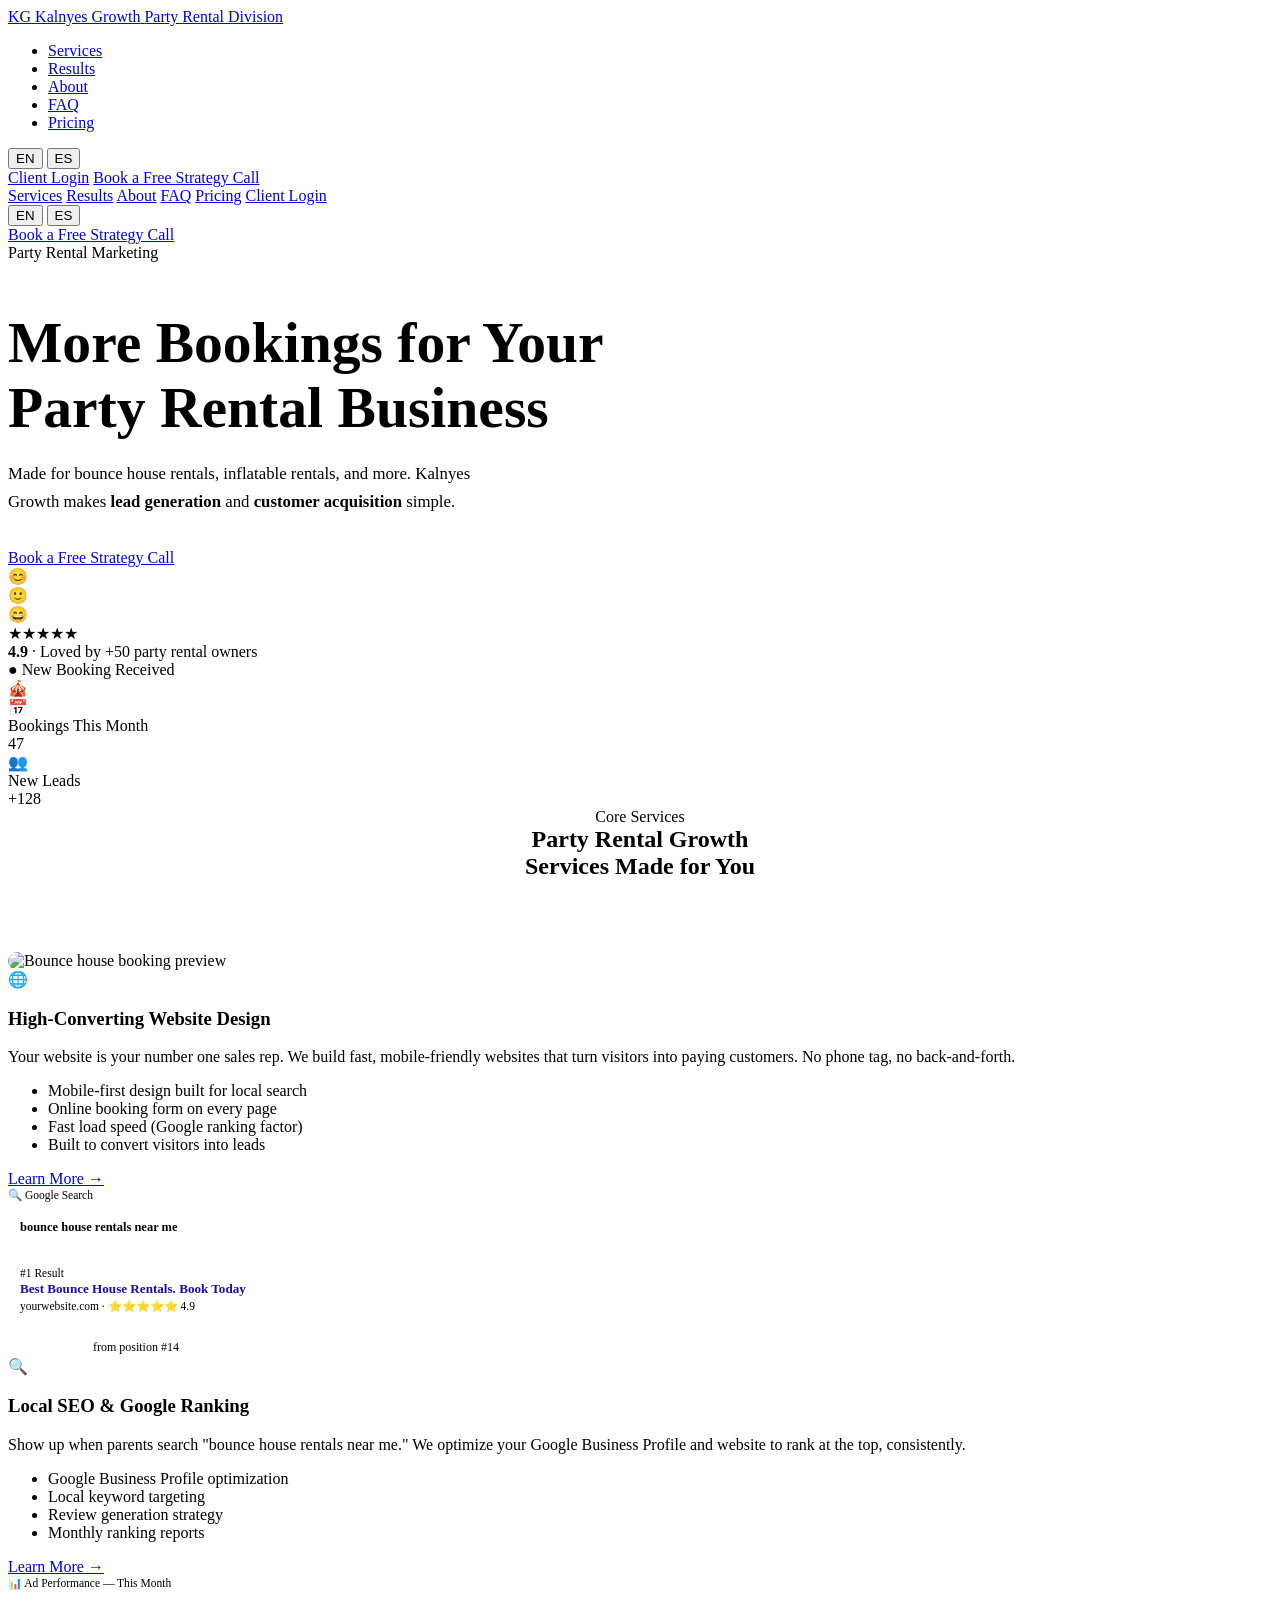
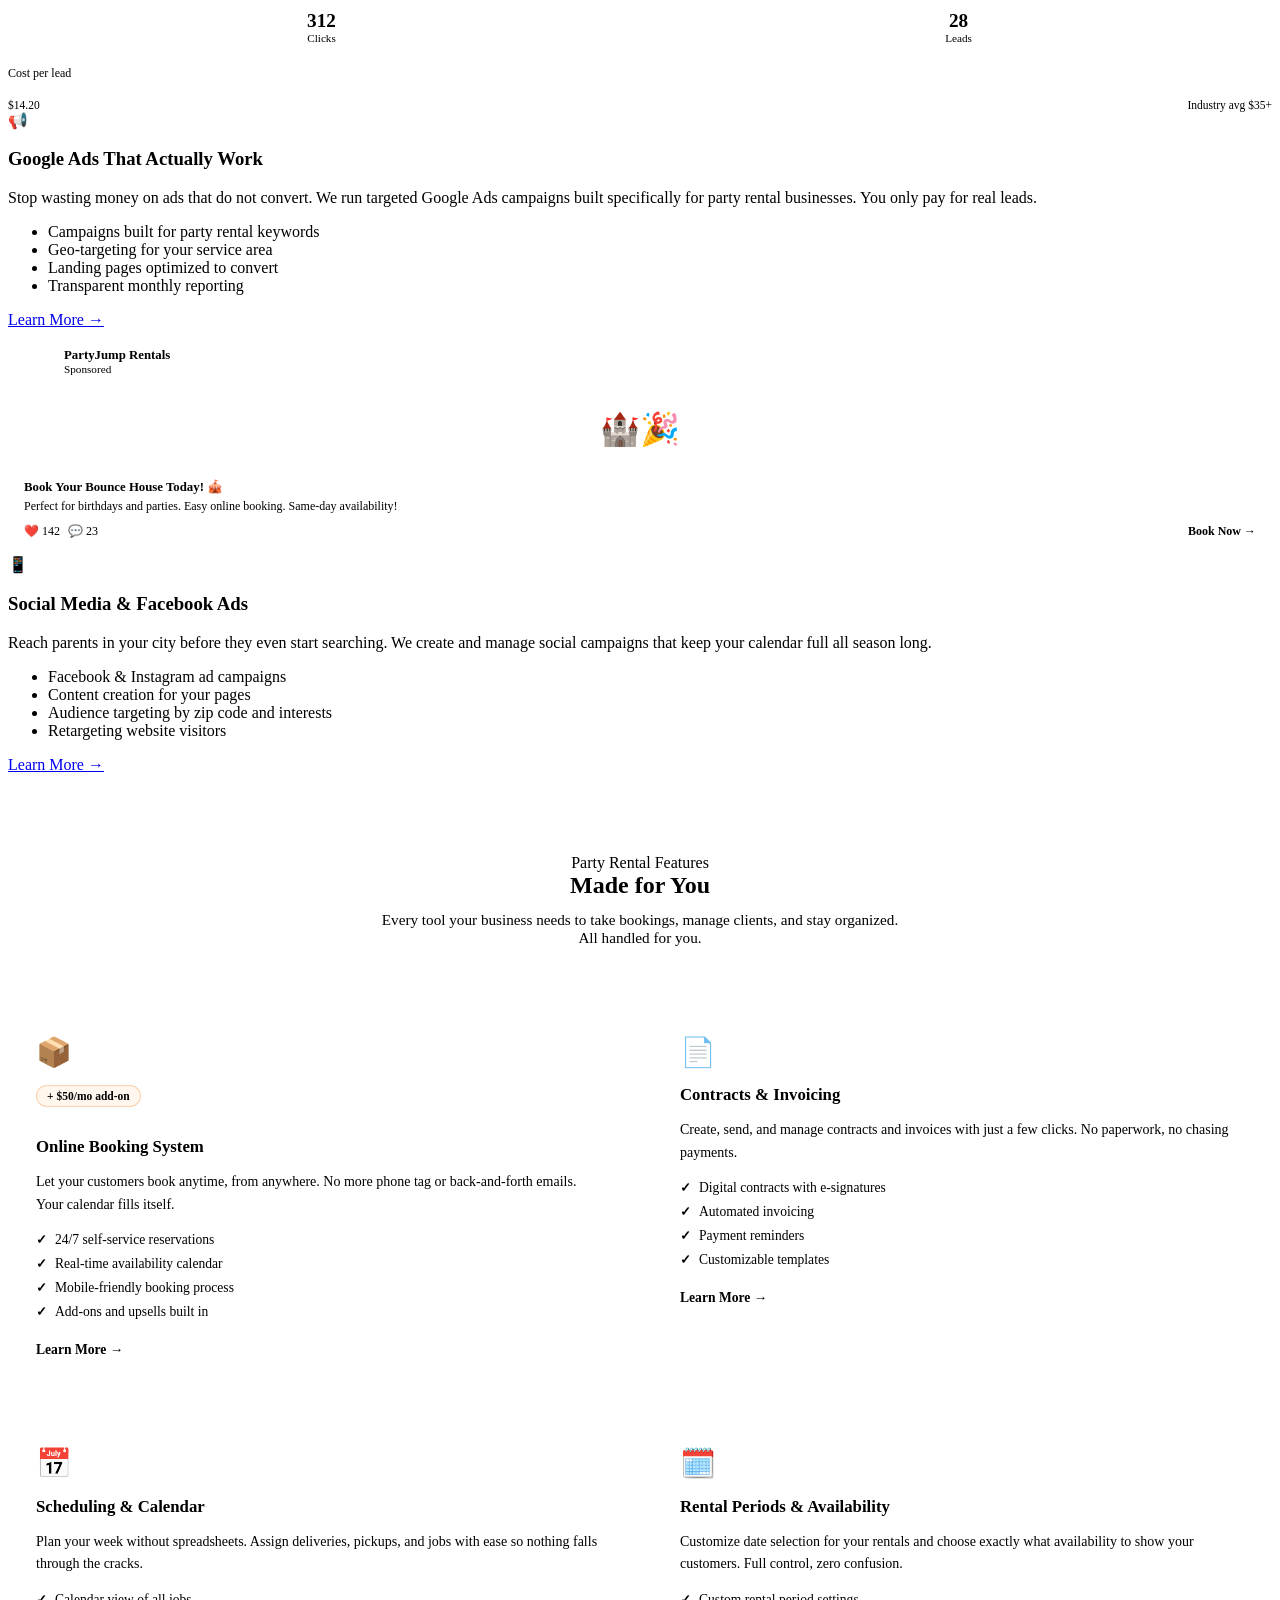
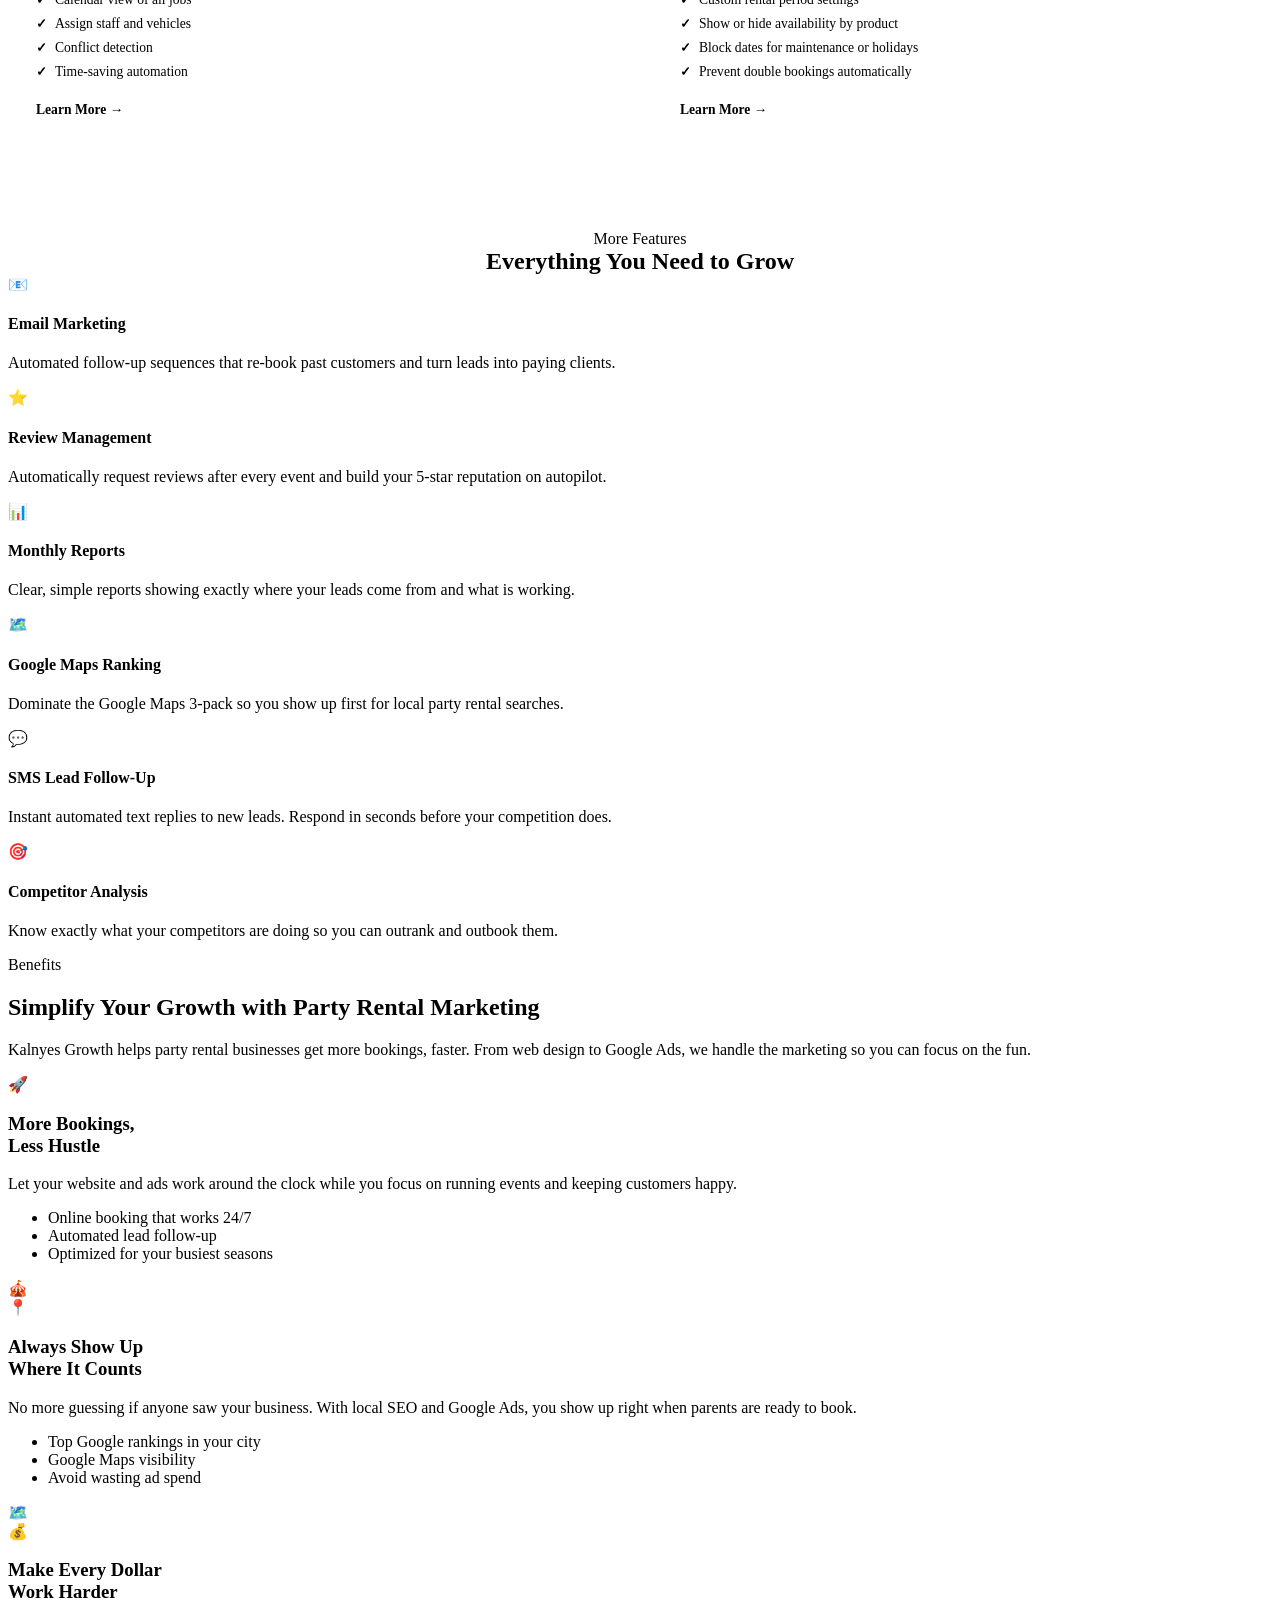
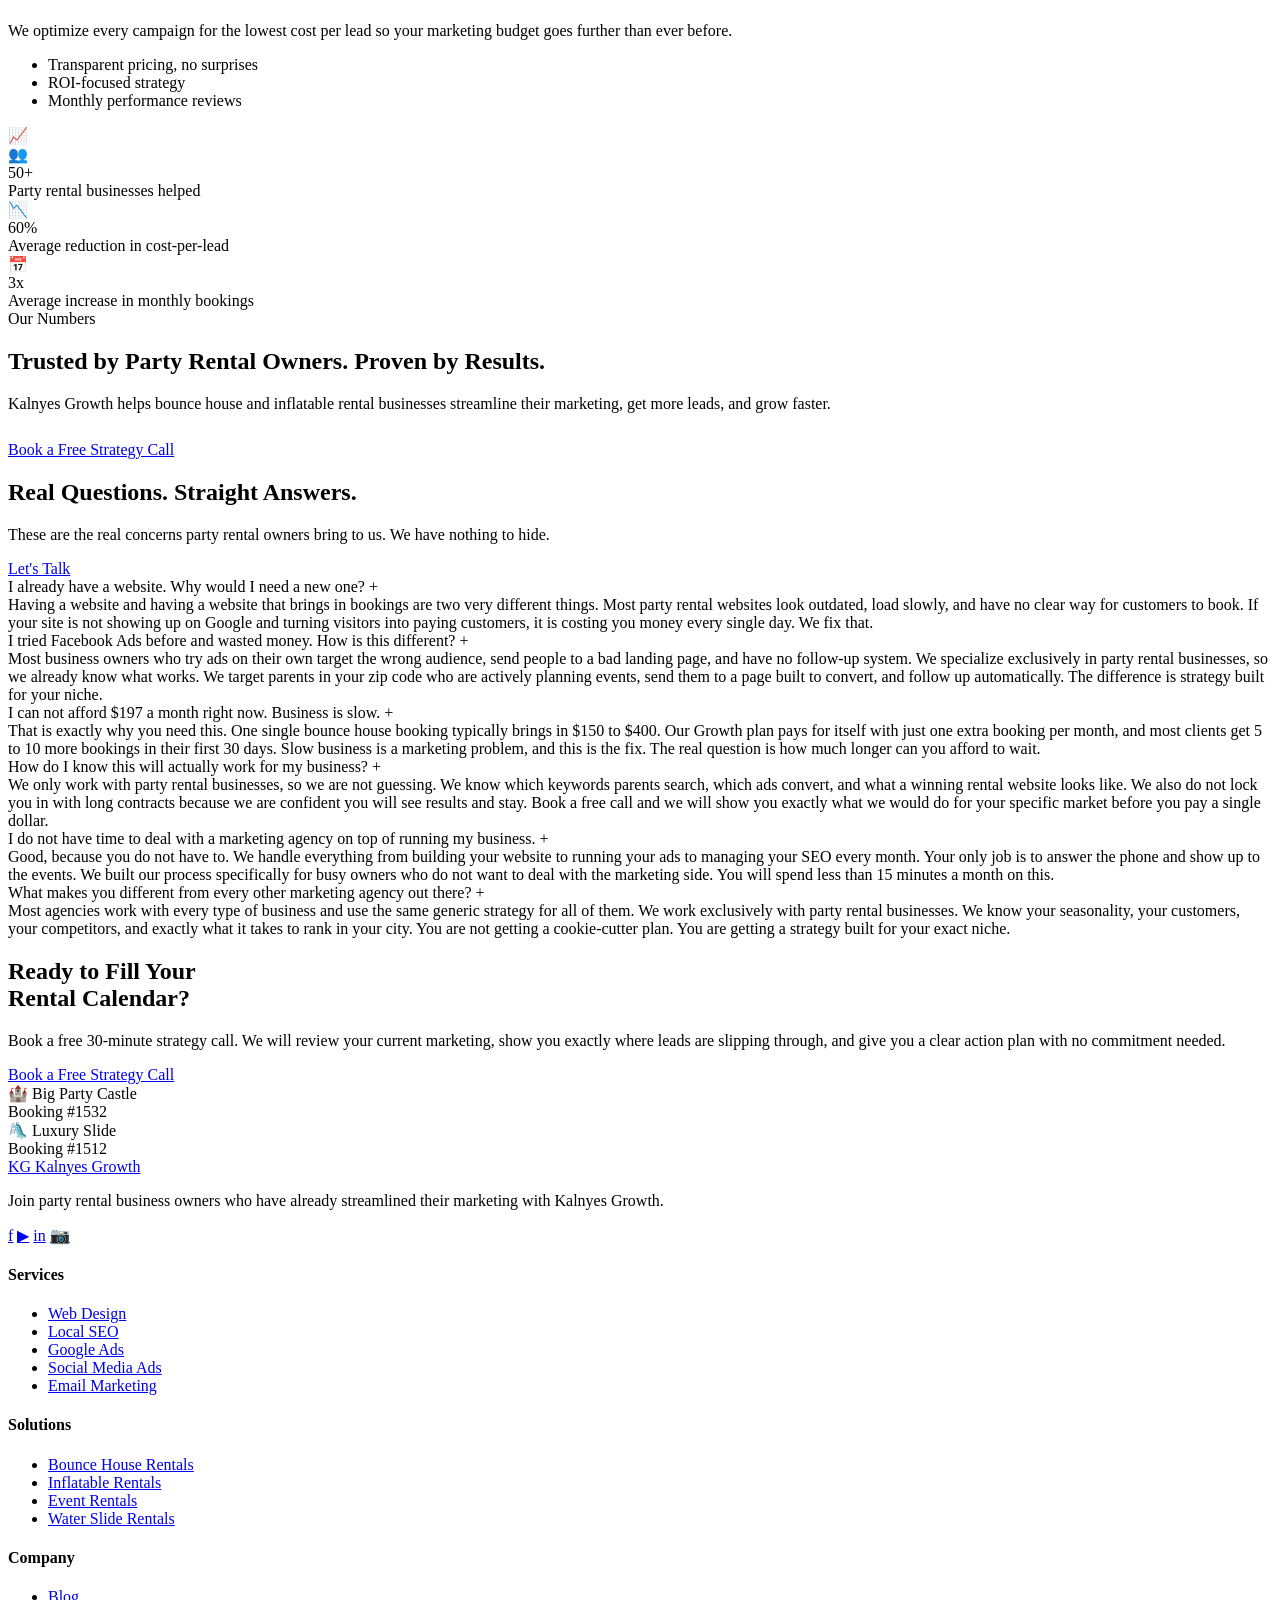
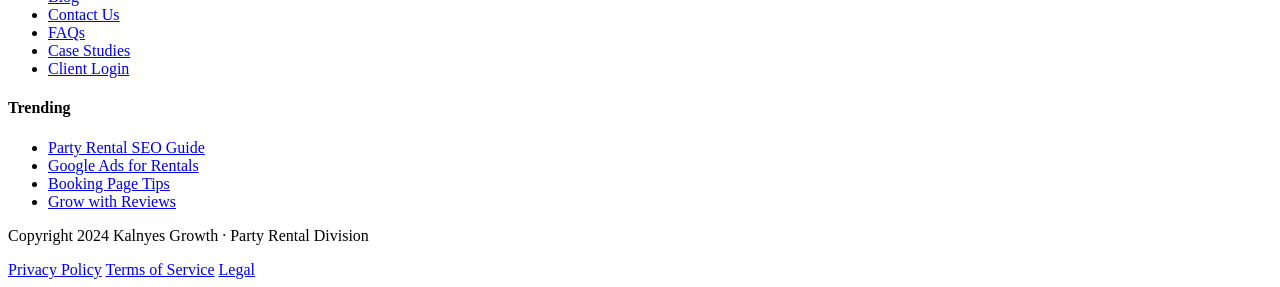
==== index.html @ dce1811c "Add files via upload" ====
<!DOCTYPE html>
<html lang="en">
<head>
  <meta charset="UTF-8" />
  <meta name="viewport" content="width=device-width, initial-scale=1.0" />
  <title>Party Rental Marketing | Kalnyes Growth</title>
  <meta name="description" content="Kalnyes Growth helps party rental businesses get more bookings with proven web design, SEO, and Google Ads strategies." />
  <link rel="stylesheet" href="css/styles.css" />
  <style>
    /* Feature cards section */
    .features-section { padding: 80px 0; background: var(--white); }
    .features-grid {
      display: grid;
      grid-template-columns: repeat(2, 1fr);
      gap: 24px;
      margin-top: 56px;
    }
    .feature-card {
      border: 1.5px solid var(--gray-200);
      border-radius: 20px;
      padding: 32px 28px;
      transition: box-shadow 0.2s, border-color 0.2s;
    }
    .feature-card:hover { box-shadow: 0 8px 32px rgba(0,0,0,0.08); border-color: var(--gray-300); }
    .feature-card-icon { font-size: 1.8rem; margin-bottom: 16px; }
    .feature-card h3 { font-size: 1.05rem; font-weight: 700; margin-bottom: 10px; color: var(--dark); }
    .feature-card p { font-size: 0.875rem; color: var(--gray-500); line-height: 1.6; margin-bottom: 16px; }
    .feature-card ul { list-style: none; padding: 0; margin: 0 0 20px; display: flex; flex-direction: column; gap: 8px; }
    .feature-card ul li { font-size: 0.85rem; color: var(--gray-700); display: flex; align-items: center; gap: 8px; }
    .feature-card ul li::before { content: '✓'; color: var(--orange); font-weight: 700; font-size: 0.8rem; }
    .feature-card-link { font-size: 0.85rem; font-weight: 700; color: var(--orange); text-decoration: none; }
    .feature-card-link:hover { text-decoration: underline; }
    .booking-badge {
      display: inline-flex;
      align-items: center;
      gap: 6px;
      background: #FFF7ED;
      border: 1px solid rgba(249,115,22,0.3);
      color: var(--orange);
      font-size: 0.72rem;
      font-weight: 700;
      padding: 4px 10px;
      border-radius: 20px;
      margin-bottom: 14px;
    }
    @media (max-width: 768px) {
      .features-grid { grid-template-columns: 1fr; }
    }
  </style>
</head>
<body>

<!-- ===== NAVBAR ===== -->
<nav class="navbar">
  <div class="nav-inner">
    <a href="#" class="nav-logo">
      <span class="nav-logo-badge">KG</span>
      <span>
        <span class="nav-logo-text">Kalnyes Growth</span>
        <span class="nav-logo-sub" data-i18n="nav-sub">Party Rental Division</span>
      </span>
    </a>
    <ul class="nav-links">
      <li><a href="#services" class="active" data-i18n="nav-services">Services</a></li>
      <li><a href="#results" data-i18n="nav-results">Results</a></li>
      <li><a href="#about" data-i18n="nav-about">About</a></li>
      <li><a href="#faq" data-i18n="nav-faq">FAQ</a></li>
      <li><a href="pricing.html" data-i18n="nav-pricing">Pricing</a></li>
    </ul>
    <div class="nav-actions">
      <div class="lang-toggle">
        <button class="lang-btn active" data-lang="en" onclick="setLang('en')">EN</button>
        <button class="lang-btn" data-lang="es" onclick="setLang('es')">ES</button>
      </div>
      <a href="portal.html" class="nav-login" data-i18n="nav-login">Client Login</a>
      <a href="https://calendly.com/kalnyesgrowth/boost-your-business" target="_blank" rel="noopener" class="btn btn-orange" data-i18n="nav-cta">Book a Free Strategy Call</a>
    </div>
    <div class="nav-hamburger"><span></span><span></span><span></span></div>
  </div>
</nav>

<!-- MOBILE MENU -->
<div class="mobile-menu">
  <a href="#services" data-i18n="nav-services">Services</a>
  <a href="#results" data-i18n="nav-results">Results</a>
  <a href="#about" data-i18n="nav-about">About</a>
  <a href="#faq" data-i18n="nav-faq">FAQ</a>
  <a href="pricing.html" data-i18n="nav-pricing">Pricing</a>
  <a href="portal.html" data-i18n="nav-login">Client Login</a>
  <div class="lang-toggle">
    <button class="lang-btn active" data-lang="en" onclick="setLang('en')">EN</button>
    <button class="lang-btn" data-lang="es" onclick="setLang('es')">ES</button>
  </div>
  <a href="https://calendly.com/kalnyesgrowth/boost-your-business" target="_blank" rel="noopener" class="btn btn-orange" data-i18n="nav-cta">Book a Free Strategy Call</a>
</div>

<!-- ===== HERO ===== -->
<section class="hero">
  <div class="container">
    <div class="hero-grid">
      <div class="hero-left">
        <div class="tag" data-i18n="hero-tag">Party Rental Marketing</div>
        <h1 class="section-heading" style="font-size:clamp(2.4rem,5vw,3.6rem);margin-bottom:20px;" data-i18n-html="hero-h1">
          More Bookings for Your<br>Party Rental Business
        </h1>
        <p style="font-size:1.05rem;color:var(--gray-500);line-height:1.7;max-width:480px;" data-i18n-html="hero-p">
          Made for bounce house rentals, inflatable rentals, and more.
          Kalnyes Growth makes <em style="font-style:normal;font-weight:600;color:var(--dark);">lead generation</em> and
          <em style="font-style:normal;font-weight:600;color:var(--dark);">customer acquisition</em> simple.
        </p>
        <div style="display:flex;gap:12px;margin-top:32px;flex-wrap:wrap;">
          <a href="https://calendly.com/kalnyesgrowth/boost-your-business" target="_blank" rel="noopener" class="btn btn-orange btn-lg" data-i18n="nav-cta">Book a Free Strategy Call</a>
        </div>
        <div class="hero-stars">
          <div class="hero-avatars">
            <div class="hero-avatar">😊</div>
            <div class="hero-avatar">🙂</div>
            <div class="hero-avatar">😄</div>
          </div>
          <div>
            <div class="star-icons">★★★★★</div>
            <div class="stars-text"><strong>4.9</strong> · <span data-i18n="hero-stars">Loved by +50 party rental owners</span></div>
          </div>
        </div>
      </div>

      <div class="hero-right">
        <div class="hero-mockup">
          <div class="stat-pill" data-i18n="hero-pill">● New Booking Received</div>
          <div class="hero-img-placeholder">🎪</div>
          <div class="stat-card card-top">
            <div class="stat-card-icon">📅</div>
            <div>
              <div class="stat-card-label" data-i18n="hero-stat1">Bookings This Month</div>
              <div class="stat-card-value">47</div>
            </div>
          </div>
          <div class="stat-card card-mid">
            <div class="stat-card-icon">👥</div>
            <div>
              <div class="stat-card-label" data-i18n="hero-stat2">New Leads</div>
              <div class="stat-card-value">+128</div>
            </div>
          </div>
        </div>
      </div>
    </div>
  </div>
</section>

<!-- ===== CORE SERVICES ===== -->
<section class="section" id="services" style="background:var(--white);">
  <div class="container">
    <div style="text-align:center;margin-bottom:72px;">
      <div class="tag" style="justify-content:center;" data-i18n="services-tag">Core Services</div>
      <h2 class="section-heading" style="max-width:520px;margin:0 auto 16px;" data-i18n-html="services-h2">
        Party Rental Growth<br>Services Made for You
      </h2>
    </div>

    <!-- Service 1: Web Design -->
    <div class="feature-section">
      <div class="feature-row">
        <div class="feature-visual">
          <img src="images/booking-preview.png" alt="Bounce house booking preview" style="width:100%;max-width:480px;border-radius:16px;display:block;" />
        </div>
        <div>
          <div class="feature-icon">🌐</div>
          <h3 class="feature-title" data-i18n="s1-title">High-Converting Website Design</h3>
          <p class="feature-desc" data-i18n="s1-desc">Your website is your number one sales rep. We build fast, mobile-friendly websites that turn visitors into paying customers. No phone tag, no back-and-forth.</p>
          <ul class="check-list">
            <li data-i18n="s1-f1">Mobile-first design built for local search</li>
            <li data-i18n="s1-f2">Online booking form on every page</li>
            <li data-i18n="s1-f3">Fast load speed (Google ranking factor)</li>
            <li data-i18n="s1-f4">Built to convert visitors into leads</li>
          </ul>
          <a href="https://calendly.com/kalnyesgrowth/boost-your-business" target="_blank" rel="noopener" class="learn-more-btn" data-i18n="learn-more">Learn More →</a>
        </div>
      </div>
    </div>

    <!-- Service 2: SEO -->
    <div class="feature-section">
      <div class="feature-row reverse">
        <div class="feature-visual">
          <div class="mock-card">
            <div style="font-size:0.72rem;color:var(--gray-400);margin-bottom:8px;">🔍 Google Search</div>
            <div style="background:var(--gray-50);border-radius:8px;padding:10px 12px;margin-bottom:10px;">
              <div style="font-size:0.78rem;font-weight:600;" data-i18n="s2-search">bounce house rentals near me</div>
            </div>
            <div style="border:1px solid var(--gray-200);border-radius:8px;padding:12px;margin-bottom:8px;">
              <div style="font-size:0.72rem;color:var(--gray-400);" data-i18n="s2-rank">#1 Result</div>
              <div style="font-size:0.82rem;font-weight:600;color:#1a0dab;margin:2px 0;" data-i18n="s2-link">Best Bounce House Rentals. Book Today</div>
              <div style="font-size:0.72rem;color:var(--gray-500);">yourwebsite.com · ⭐⭐⭐⭐⭐ 4.9</div>
            </div>
            <div style="display:flex;align-items:center;gap:8px;margin-top:12px;">
              <div style="background:var(--orange);border-radius:4px;padding:4px 8px;font-size:0.7rem;color:white;font-weight:600;" data-i18n="s2-pos">↑ Position #1</div>
              <div style="font-size:0.75rem;color:var(--gray-400);" data-i18n="s2-from">from position #14</div>
            </div>
          </div>
        </div>
        <div>
          <div class="feature-icon">🔍</div>
          <h3 class="feature-title" data-i18n="s2-title">Local SEO & Google Ranking</h3>
          <p class="feature-desc" data-i18n="s2-desc">Show up when parents search "bounce house rentals near me." We optimize your Google Business Profile and website to rank at the top, consistently.</p>
          <ul class="check-list">
            <li data-i18n="s2-f1">Google Business Profile optimization</li>
            <li data-i18n="s2-f2">Local keyword targeting</li>
            <li data-i18n="s2-f3">Review generation strategy</li>
            <li data-i18n="s2-f4">Monthly ranking reports</li>
          </ul>
          <a href="https://calendly.com/kalnyesgrowth/boost-your-business" target="_blank" rel="noopener" class="learn-more-btn" data-i18n="learn-more">Learn More →</a>
        </div>
      </div>
    </div>

    <!-- Service 3: Google Ads -->
    <div class="feature-section">
      <div class="feature-row">
        <div class="feature-visual">
          <div class="mock-card">
            <div style="font-size:0.72rem;color:var(--gray-400);margin-bottom:10px;" data-i18n="s3-mock-title">📊 Ad Performance — This Month</div>
            <div style="display:grid;grid-template-columns:1fr 1fr;gap:10px;margin-bottom:12px;">
              <div style="background:var(--orange-bg);border-radius:8px;padding:10px;text-align:center;">
                <div style="font-size:1.2rem;font-weight:800;color:var(--orange);">312</div>
                <div style="font-size:0.7rem;color:var(--gray-500);" data-i18n="s3-clicks">Clicks</div>
              </div>
              <div style="background:var(--orange-bg);border-radius:8px;padding:10px;text-align:center;">
                <div style="font-size:1.2rem;font-weight:800;color:var(--orange);">28</div>
                <div style="font-size:0.7rem;color:var(--gray-500);" data-i18n="s3-leads">Leads</div>
              </div>
            </div>
            <div style="font-size:0.75rem;color:var(--gray-500);margin-bottom:6px;" data-i18n="s3-cpl">Cost per lead</div>
            <div style="background:var(--gray-100);border-radius:6px;height:8px;"><div style="width:40%;height:100%;background:var(--orange);border-radius:6px;"></div></div>
            <div style="display:flex;justify-content:space-between;font-size:0.72rem;color:var(--gray-400);margin-top:4px;"><span>$14.20</span><span data-i18n="s3-avg">Industry avg $35+</span></div>
          </div>
        </div>
        <div>
          <div class="feature-icon">📢</div>
          <h3 class="feature-title" data-i18n="s3-title">Google Ads That Actually Work</h3>
          <p class="feature-desc" data-i18n="s3-desc">Stop wasting money on ads that do not convert. We run targeted Google Ads campaigns built specifically for party rental businesses. You only pay for real leads.</p>
          <ul class="check-list">
            <li data-i18n="s3-f1">Campaigns built for party rental keywords</li>
            <li data-i18n="s3-f2">Geo-targeting for your service area</li>
            <li data-i18n="s3-f3">Landing pages optimized to convert</li>
            <li data-i18n="s3-f4">Transparent monthly reporting</li>
          </ul>
          <a href="https://calendly.com/kalnyesgrowth/boost-your-business" target="_blank" rel="noopener" class="learn-more-btn" data-i18n="learn-more">Learn More →</a>
        </div>
      </div>
    </div>

    <!-- Service 4: Social Media -->
    <div class="feature-section">
      <div class="feature-row reverse">
        <div class="feature-visual">
          <div class="mock-card" style="padding:16px;">
            <div style="display:flex;align-items:center;gap:8px;margin-bottom:12px;">
              <div style="width:32px;height:32px;background:var(--orange);border-radius:50%;display:flex;align-items:center;justify-content:center;color:white;font-size:0.8rem;font-weight:700;">KG</div>
              <div>
                <div style="font-size:0.8rem;font-weight:600;">PartyJump Rentals</div>
                <div style="font-size:0.7rem;color:var(--gray-400);" data-i18n="s4-sponsored">Sponsored</div>
              </div>
            </div>
            <div style="background:var(--orange-bg);border-radius:8px;height:80px;display:flex;align-items:center;justify-content:center;font-size:2rem;margin-bottom:10px;">🏰🎉</div>
            <div style="font-size:0.8rem;font-weight:600;margin-bottom:4px;" data-i18n="s4-post-title">Book Your Bounce House Today! 🎪</div>
            <div style="font-size:0.75rem;color:var(--gray-500);margin-bottom:10px;" data-i18n="s4-post-desc">Perfect for birthdays and parties. Easy online booking. Same-day availability!</div>
            <div style="display:flex;gap:8px;">
              <div style="font-size:0.75rem;color:var(--gray-400);">❤️ 142</div>
              <div style="font-size:0.75rem;color:var(--gray-400);">💬 23</div>
              <div style="font-size:0.75rem;color:var(--orange);font-weight:600;margin-left:auto;" data-i18n="s4-book">Book Now →</div>
            </div>
          </div>
        </div>
        <div>
          <div class="feature-icon">📱</div>
          <h3 class="feature-title" data-i18n="s4-title">Social Media & Facebook Ads</h3>
          <p class="feature-desc" data-i18n="s4-desc">Reach parents in your city before they even start searching. We create and manage social campaigns that keep your calendar full all season long.</p>
          <ul class="check-list">
            <li data-i18n="s4-f1">Facebook & Instagram ad campaigns</li>
            <li data-i18n="s4-f2">Content creation for your pages</li>
            <li data-i18n="s4-f3">Audience targeting by zip code and interests</li>
            <li data-i18n="s4-f4">Retargeting website visitors</li>
          </ul>
          <a href="https://calendly.com/kalnyesgrowth/boost-your-business" target="_blank" rel="noopener" class="learn-more-btn" data-i18n="learn-more">Learn More →</a>
        </div>
      </div>
    </div>
  </div>
</section>

<!-- ===== PARTY RENTAL FEATURES ===== -->
<section class="features-section" id="about">
  <div class="container">
    <div style="text-align:center;">
      <div class="tag" style="justify-content:center;" data-i18n="feat-tag">Party Rental Features</div>
      <h2 class="section-heading" style="max-width:480px;margin:0 auto 12px;" data-i18n="feat-h2">Made for You</h2>
      <p style="font-size:0.95rem;color:var(--gray-500);max-width:520px;margin:0 auto;" data-i18n="feat-sub">Every tool your business needs to take bookings, manage clients, and stay organized. All handled for you.</p>
    </div>

    <div class="features-grid">

      <div class="feature-card">
        <div class="feature-card-icon">📦</div>
        <div class="booking-badge" data-i18n="feat-addon">+ $50/mo add-on</div>
        <h3 data-i18n="feat1-title">Online Booking System</h3>
        <p data-i18n="feat1-desc">Let your customers book anytime, from anywhere. No more phone tag or back-and-forth emails. Your calendar fills itself.</p>
        <ul>
          <li data-i18n="feat1-f1">24/7 self-service reservations</li>
          <li data-i18n="feat1-f2">Real-time availability calendar</li>
          <li data-i18n="feat1-f3">Mobile-friendly booking process</li>
          <li data-i18n="feat1-f4">Add-ons and upsells built in</li>
        </ul>
        <a href="https://calendly.com/kalnyesgrowth/boost-your-business" target="_blank" rel="noopener" class="feature-card-link" data-i18n="feat-learn">Learn More →</a>
      </div>

      <div class="feature-card">
        <div class="feature-card-icon">📄</div>
        <h3 data-i18n="feat2-title">Contracts & Invoicing</h3>
        <p data-i18n="feat2-desc">Create, send, and manage contracts and invoices with just a few clicks. No paperwork, no chasing payments.</p>
        <ul>
          <li data-i18n="feat2-f1">Digital contracts with e-signatures</li>
          <li data-i18n="feat2-f2">Automated invoicing</li>
          <li data-i18n="feat2-f3">Payment reminders</li>
          <li data-i18n="feat2-f4">Customizable templates</li>
        </ul>
        <a href="https://calendly.com/kalnyesgrowth/boost-your-business" target="_blank" rel="noopener" class="feature-card-link" data-i18n="feat-learn">Learn More →</a>
      </div>

      <div class="feature-card">
        <div class="feature-card-icon">📅</div>
        <h3 data-i18n="feat3-title">Scheduling & Calendar</h3>
        <p data-i18n="feat3-desc">Plan your week without spreadsheets. Assign deliveries, pickups, and jobs with ease so nothing falls through the cracks.</p>
        <ul>
          <li data-i18n="feat3-f1">Calendar view of all jobs</li>
          <li data-i18n="feat3-f2">Assign staff and vehicles</li>
          <li data-i18n="feat3-f3">Conflict detection</li>
          <li data-i18n="feat3-f4">Time-saving automation</li>
        </ul>
        <a href="https://calendly.com/kalnyesgrowth/boost-your-business" target="_blank" rel="noopener" class="feature-card-link" data-i18n="feat-learn">Learn More →</a>
      </div>

      <div class="feature-card">
        <div class="feature-card-icon">🗓️</div>
        <h3 data-i18n="feat4-title">Rental Periods & Availability</h3>
        <p data-i18n="feat4-desc">Customize date selection for your rentals and choose exactly what availability to show your customers. Full control, zero confusion.</p>
        <ul>
          <li data-i18n="feat4-f1">Custom rental period settings</li>
          <li data-i18n="feat4-f2">Show or hide availability by product</li>
          <li data-i18n="feat4-f3">Block dates for maintenance or holidays</li>
          <li data-i18n="feat4-f4">Prevent double bookings automatically</li>
        </ul>
        <a href="https://calendly.com/kalnyesgrowth/boost-your-business" target="_blank" rel="noopener" class="feature-card-link" data-i18n="feat-learn">Learn More →</a>
      </div>

    </div>
  </div>
</section>

<!-- ===== MORE FEATURES ===== -->
<section class="section" style="background:var(--gray-50);">
  <div class="container">
    <div style="text-align:center;">
      <div class="tag" style="justify-content:center;" data-i18n="more-tag">More Features</div>
      <h2 class="section-heading" style="max-width:440px;margin:0 auto;" data-i18n="more-h2">Everything You Need to Grow</h2>
    </div>
    <div class="more-features-grid">
      <div class="more-feature-item">
        <div class="more-feature-icon">📧</div>
        <h4 data-i18n="mf1-title">Email Marketing</h4>
        <p data-i18n="mf1-desc">Automated follow-up sequences that re-book past customers and turn leads into paying clients.</p>
      </div>
      <div class="more-feature-item">
        <div class="more-feature-icon">⭐</div>
        <h4 data-i18n="mf2-title">Review Management</h4>
        <p data-i18n="mf2-desc">Automatically request reviews after every event and build your 5-star reputation on autopilot.</p>
      </div>
      <div class="more-feature-item">
        <div class="more-feature-icon">📊</div>
        <h4 data-i18n="mf3-title">Monthly Reports</h4>
        <p data-i18n="mf3-desc">Clear, simple reports showing exactly where your leads come from and what is working.</p>
      </div>
      <div class="more-feature-item">
        <div class="more-feature-icon">🗺️</div>
        <h4 data-i18n="mf4-title">Google Maps Ranking</h4>
        <p data-i18n="mf4-desc">Dominate the Google Maps 3-pack so you show up first for local party rental searches.</p>
      </div>
      <div class="more-feature-item">
        <div class="more-feature-icon">💬</div>
        <h4 data-i18n="mf5-title">SMS Lead Follow-Up</h4>
        <p data-i18n="mf5-desc">Instant automated text replies to new leads. Respond in seconds before your competition does.</p>
      </div>
      <div class="more-feature-item">
        <div class="more-feature-icon">🎯</div>
        <h4 data-i18n="mf6-title">Competitor Analysis</h4>
        <p data-i18n="mf6-desc">Know exactly what your competitors are doing so you can outrank and outbook them.</p>
      </div>
    </div>
  </div>
</section>

<!-- ===== BENEFITS ===== -->
<section class="section" id="results">
  <div class="container">
    <div class="benefits-wrap">
      <div class="benefits-intro">
        <div>
          <div class="tag" data-i18n="ben-tag">Benefits</div>
          <h2 class="section-heading" data-i18n="ben-h2">Simplify Your Growth with Party Rental Marketing</h2>
        </div>
        <p class="section-sub" data-i18n="ben-sub">Kalnyes Growth helps party rental businesses get more bookings, faster. From web design to Google Ads, we handle the marketing so you can focus on the fun.</p>
      </div>

      <div class="benefit-card">
        <div>
          <div class="benefit-icon">🚀</div>
          <h3 data-i18n-html="ben1-h3">More Bookings,<br>Less Hustle</h3>
          <p data-i18n="ben1-p">Let your website and ads work around the clock while you focus on running events and keeping customers happy.</p>
          <ul class="check-list">
            <li data-i18n="ben1-f1">Online booking that works 24/7</li>
            <li data-i18n="ben1-f2">Automated lead follow-up</li>
            <li data-i18n="ben1-f3">Optimized for your busiest seasons</li>
          </ul>
        </div>
        <div class="benefit-img">🎪</div>
      </div>

      <div class="benefit-card">
        <div>
          <div class="benefit-icon">📍</div>
          <h3 data-i18n-html="ben2-h3">Always Show Up<br>Where It Counts</h3>
          <p data-i18n="ben2-p">No more guessing if anyone saw your business. With local SEO and Google Ads, you show up right when parents are ready to book.</p>
          <ul class="check-list">
            <li data-i18n="ben2-f1">Top Google rankings in your city</li>
            <li data-i18n="ben2-f2">Google Maps visibility</li>
            <li data-i18n="ben2-f3">Avoid wasting ad spend</li>
          </ul>
        </div>
        <div class="benefit-img">🗺️</div>
      </div>

      <div class="benefit-card">
        <div>
          <div class="benefit-icon">💰</div>
          <h3 data-i18n-html="ben3-h3">Make Every Dollar<br>Work Harder</h3>
          <p data-i18n="ben3-p">We optimize every campaign for the lowest cost per lead so your marketing budget goes further than ever before.</p>
          <ul class="check-list">
            <li data-i18n="ben3-f1">Transparent pricing, no surprises</li>
            <li data-i18n="ben3-f2">ROI-focused strategy</li>
            <li data-i18n="ben3-f3">Monthly performance reviews</li>
          </ul>
        </div>
        <div class="benefit-img">📈</div>
      </div>
    </div>
  </div>
</section>

<!-- ===== STATS ===== -->
<section class="section stats-section" style="background:var(--white);">
  <div class="container">
    <div class="stats-grid">
      <div class="stat-items">
        <div class="stat-item">
          <div class="stat-item-icon">👥</div>
          <div>
            <div class="stat-item-value"><span data-count="50" data-suffix="+">50+</span></div>
            <div class="stat-item-label" data-i18n="stat1-label">Party rental businesses helped</div>
          </div>
        </div>
        <div class="stat-item">
          <div class="stat-item-icon">📉</div>
          <div>
            <div class="stat-item-value"><span data-count="60" data-suffix="%">60%</span></div>
            <div class="stat-item-label" data-i18n="stat2-label">Average reduction in cost-per-lead</div>
            <div class="stat-bar"><div class="stat-bar-fill" style="width:60%;"></div></div>
          </div>
        </div>
        <div class="stat-item">
          <div class="stat-item-icon">📅</div>
          <div>
            <div class="stat-item-value"><span data-count="3" data-suffix="x">3x</span></div>
            <div class="stat-item-label" data-i18n="stat3-label">Average increase in monthly bookings</div>
          </div>
        </div>
      </div>
      <div class="stats-text">
        <div class="tag" data-i18n="stats-tag">Our Numbers</div>
        <h2 class="section-heading" data-i18n="stats-h2">Trusted by Party Rental Owners. Proven by Results.</h2>
        <p class="section-sub" style="margin-bottom:28px;" data-i18n="stats-sub">Kalnyes Growth helps bounce house and inflatable rental businesses streamline their marketing, get more leads, and grow faster.</p>
        <a href="https://calendly.com/kalnyesgrowth/boost-your-business" target="_blank" rel="noopener" class="btn btn-orange" data-i18n="nav-cta">Book a Free Strategy Call</a>
      </div>
    </div>
  </div>
</section>

<!-- ===== FAQ ===== -->
<section class="section" id="faq" style="background:var(--gray-50);">
  <div class="container">
    <div class="faq-grid">
      <div class="faq-left">
        <h2 class="section-heading" data-i18n="faq-h2">Real Questions. Straight Answers.</h2>
        <p data-i18n="faq-sub">These are the real concerns party rental owners bring to us. We have nothing to hide.</p>
        <a href="https://calendly.com/kalnyesgrowth/boost-your-business" target="_blank" rel="noopener" class="btn btn-outline" data-i18n="faq-cta">Let's Talk</a>
      </div>
      <div class="faq-items">

        <div class="faq-item open">
          <div class="faq-question">
            <span data-i18n="faq-q1">I already have a website. Why would I need a new one?</span>
            <span class="faq-toggle">+</span>
          </div>
          <div class="faq-answer" data-i18n="faq-a1">Having a website and having a website that brings in bookings are two very different things. Most party rental websites look outdated, load slowly, and have no clear way for customers to book. If your site is not showing up on Google and turning visitors into paying customers, it is costing you money every single day. We fix that.</div>
        </div>

        <div class="faq-item">
          <div class="faq-question">
            <span data-i18n="faq-q2">I tried Facebook Ads before and wasted money. How is this different?</span>
            <span class="faq-toggle">+</span>
          </div>
          <div class="faq-answer" data-i18n="faq-a2">Most business owners who try ads on their own target the wrong audience, send people to a bad landing page, and have no follow-up system. We specialize exclusively in party rental businesses, so we already know what works. We target parents in your zip code who are actively planning events, send them to a page built to convert, and follow up automatically. The difference is strategy built for your niche.</div>
        </div>

        <div class="faq-item">
          <div class="faq-question">
            <span data-i18n="faq-q3">I can not afford $197 a month right now. Business is slow.</span>
            <span class="faq-toggle">+</span>
          </div>
          <div class="faq-answer" data-i18n="faq-a3">That is exactly why you need this. One single bounce house booking typically brings in $150 to $400. Our Growth plan pays for itself with just one extra booking per month, and most clients get 5 to 10 more bookings in their first 30 days. Slow business is a marketing problem, and this is the fix. The real question is how much longer can you afford to wait.</div>
        </div>

        <div class="faq-item">
          <div class="faq-question">
            <span data-i18n="faq-q4">How do I know this will actually work for my business?</span>
            <span class="faq-toggle">+</span>
          </div>
          <div class="faq-answer" data-i18n="faq-a4">We only work with party rental businesses, so we are not guessing. We know which keywords parents search, which ads convert, and what a winning rental website looks like. We also do not lock you in with long contracts because we are confident you will see results and stay. Book a free call and we will show you exactly what we would do for your specific market before you pay a single dollar.</div>
        </div>

        <div class="faq-item">
          <div class="faq-question">
            <span data-i18n="faq-q5">I do not have time to deal with a marketing agency on top of running my business.</span>
            <span class="faq-toggle">+</span>
          </div>
          <div class="faq-answer" data-i18n="faq-a5">Good, because you do not have to. We handle everything from building your website to running your ads to managing your SEO every month. Your only job is to answer the phone and show up to the events. We built our process specifically for busy owners who do not want to deal with the marketing side. You will spend less than 15 minutes a month on this.</div>
        </div>

        <div class="faq-item">
          <div class="faq-question">
            <span data-i18n="faq-q6">What makes you different from every other marketing agency out there?</span>
            <span class="faq-toggle">+</span>
          </div>
          <div class="faq-answer" data-i18n="faq-a6">Most agencies work with every type of business and use the same generic strategy for all of them. We work exclusively with party rental businesses. We know your seasonality, your customers, your competitors, and exactly what it takes to rank in your city. You are not getting a cookie-cutter plan. You are getting a strategy built for your exact niche.</div>
        </div>

      </div>
    </div>
  </div>
</section>

<!-- ===== CTA BANNER ===== -->
<section class="section-sm" id="contact">
  <div class="container">
    <div class="cta-banner">
      <div class="cta-banner-text">
        <h2 data-i18n-html="cta-h2">Ready to Fill Your<br>Rental Calendar?</h2>
        <p data-i18n="cta-p">Book a free 30-minute strategy call. We will review your current marketing, show you exactly where leads are slipping through, and give you a clear action plan with no commitment needed.</p>
        <div class="cta-banner-actions">
          <a href="https://calendly.com/kalnyesgrowth/boost-your-business" target="_blank" rel="noopener" class="btn btn-white btn-lg" data-i18n="cta-btn">Book a Free Strategy Call</a>
        </div>
      </div>
      <div class="cta-mock-preview">
        <div class="cta-mock-card">
          <div class="prod-name">🏰 Big Party Castle</div>
          <div class="prod-id">Booking #1532</div>
          <div class="prod-bar"><div class="prod-bar-fill"></div></div>
        </div>
        <div class="cta-mock-card">
          <div class="prod-name">🛝 Luxury Slide</div>
          <div class="prod-id">Booking #1512</div>
          <div class="prod-bar"><div class="prod-bar-fill" style="width:80%;"></div></div>
        </div>
      </div>
    </div>
  </div>
</section>

<!-- ===== FOOTER ===== -->
<footer class="footer">
  <div class="container">
    <div class="footer-grid">
      <div class="footer-brand">
        <a href="#" class="nav-logo" style="margin-bottom:0;">
          <span class="nav-logo-badge">KG</span>
          <span class="nav-logo-text">Kalnyes Growth</span>
        </a>
        <p data-i18n="footer-tagline">Join party rental business owners who have already streamlined their marketing with Kalnyes Growth.</p>
        <div class="footer-social">
          <a href="#" class="social-btn">f</a>
          <a href="#" class="social-btn">▶</a>
          <a href="#" class="social-btn">in</a>
          <a href="#" class="social-btn">📷</a>
        </div>
      </div>
      <div class="footer-col">
        <h4 data-i18n="footer-col1">Services</h4>
        <ul>
          <li><a href="#" data-i18n="footer-webdesign">Web Design</a></li>
          <li><a href="#" data-i18n="footer-seo">Local SEO</a></li>
          <li><a href="#">Google Ads</a></li>
          <li><a href="#" data-i18n="footer-social-ads">Social Media Ads</a></li>
          <li><a href="#" data-i18n="footer-email">Email Marketing</a></li>
        </ul>
      </div>
      <div class="footer-col">
        <h4 data-i18n="footer-col2">Solutions</h4>
        <ul>
          <li><a href="#" data-i18n="footer-s1">Bounce House Rentals</a></li>
          <li><a href="#" data-i18n="footer-s2">Inflatable Rentals</a></li>
          <li><a href="#" data-i18n="footer-s3">Event Rentals</a></li>
          <li><a href="#" data-i18n="footer-s4">Water Slide Rentals</a></li>
        </ul>
      </div>
      <div class="footer-col">
        <h4 data-i18n="footer-col3">Company</h4>
        <ul>
          <li><a href="#" data-i18n="footer-blog">Blog</a></li>
          <li><a href="https://calendly.com/kalnyesgrowth/boost-your-business" target="_blank" rel="noopener" data-i18n="footer-contact">Contact Us</a></li>
          <li><a href="#faq" data-i18n="footer-faq">FAQs</a></li>
          <li><a href="#" data-i18n="footer-cases">Case Studies</a></li>
          <li><a href="portal.html" data-i18n="nav-login">Client Login</a></li>
        </ul>
      </div>
      <div class="footer-col">
        <h4 data-i18n="footer-col4">Trending</h4>
        <ul>
          <li><a href="#" data-i18n="footer-t1">Party Rental SEO Guide</a></li>
          <li><a href="#" data-i18n="footer-t2">Google Ads for Rentals</a></li>
          <li><a href="#" data-i18n="footer-t3">Booking Page Tips</a></li>
          <li><a href="#" data-i18n="footer-t4">Grow with Reviews</a></li>
        </ul>
      </div>
    </div>
    <div class="footer-bottom">
      <p data-i18n="footer-copy">Copyright 2024 Kalnyes Growth · Party Rental Division</p>
      <div class="footer-bottom-links">
        <a href="#" data-i18n="footer-privacy">Privacy Policy</a>
        <a href="#" data-i18n="footer-terms">Terms of Service</a>
        <a href="#" data-i18n="footer-legal">Legal</a>
      </div>
    </div>
  </div>
</footer>

<script src="js/main.js"></script>
<script>
  const T = {
    en: {
      'nav-sub': 'Party Rental Division',
      'nav-services': 'Services', 'nav-results': 'Results', 'nav-about': 'About',
      'nav-faq': 'FAQ', 'nav-pricing': 'Pricing', 'nav-login': 'Client Login',
      'nav-cta': 'Book a Free Strategy Call',
      'hero-tag': 'Party Rental Marketing',
      'hero-h1': 'More Bookings for Your<br>Party Rental Business',
      'hero-p': 'Made for bounce house rentals, inflatable rentals, and more. Kalnyes Growth makes <em style="font-style:normal;font-weight:600;color:var(--dark);">lead generation</em> and <em style="font-style:normal;font-weight:600;color:var(--dark);">customer acquisition</em> simple.',
      'hero-stars': 'Loved by +50 party rental owners',
      'hero-pill': '● New Booking Received',
      'hero-stat1': 'Bookings This Month', 'hero-stat2': 'New Leads',
      'services-tag': 'Core Services',
      'services-h2': 'Party Rental Growth<br>Services Made for You',
      's1-title': 'High-Converting Website Design',
      's1-desc': 'Your website is your number one sales rep. We build fast, mobile-friendly websites that turn visitors into paying customers. No phone tag, no back-and-forth.',
      's1-f1': 'Mobile-first design built for local search', 's1-f2': 'Online booking form on every page',
      's1-f3': 'Fast load speed (Google ranking factor)', 's1-f4': 'Built to convert visitors into leads',
      's2-search': 'bounce house rentals near me', 's2-rank': '#1 Result',
      's2-link': 'Best Bounce House Rentals. Book Today', 's2-pos': '↑ Position #1', 's2-from': 'from position #14',
      's2-title': 'Local SEO & Google Ranking',
      's2-desc': 'Show up when parents search "bounce house rentals near me." We optimize your Google Business Profile and website to rank at the top, consistently.',
      's2-f1': 'Google Business Profile optimization', 's2-f2': 'Local keyword targeting',
      's2-f3': 'Review generation strategy', 's2-f4': 'Monthly ranking reports',
      's3-mock-title': '📊 Ad Performance This Month',
      's3-clicks': 'Clicks', 's3-leads': 'Leads', 's3-cpl': 'Cost per lead', 's3-avg': 'Industry avg $35+',
      's3-title': 'Google Ads That Actually Work',
      's3-desc': 'Stop wasting money on ads that do not convert. We run targeted Google Ads campaigns built specifically for party rental businesses. You only pay for real leads.',
      's3-f1': 'Campaigns built for party rental keywords', 's3-f2': 'Geo-targeting for your service area',
      's3-f3': 'Landing pages optimized to convert', 's3-f4': 'Transparent monthly reporting',
      's4-sponsored': 'Sponsored', 's4-post-title': 'Book Your Bounce House Today! 🎪',
      's4-post-desc': 'Perfect for birthdays and parties. Easy online booking. Same-day availability!', 's4-book': 'Book Now →',
      's4-title': 'Social Media & Facebook Ads',
      's4-desc': 'Reach parents in your city before they even start searching. We create and manage social campaigns that keep your calendar full all season long.',
      's4-f1': 'Facebook & Instagram ad campaigns', 's4-f2': 'Content creation for your pages',
      's4-f3': 'Audience targeting by zip code and interests', 's4-f4': 'Retargeting website visitors',
      'learn-more': 'Learn More →',
      'feat-tag': 'Party Rental Features', 'feat-h2': 'Made for You',
      'feat-sub': 'Every tool your business needs to take bookings, manage clients, and stay organized. All handled for you.',
      'feat-addon': '+ $50/mo add-on',
      'feat1-title': 'Online Booking System',
      'feat1-desc': 'Let your customers book anytime, from anywhere. No more phone tag or back-and-forth emails. Your calendar fills itself.',
      'feat1-f1': '24/7 self-service reservations', 'feat1-f2': 'Real-time availability calendar',
      'feat1-f3': 'Mobile-friendly booking process', 'feat1-f4': 'Add-ons and upsells built in',
      'feat2-title': 'Contracts & Invoicing',
      'feat2-desc': 'Create, send, and manage contracts and invoices with just a few clicks. No paperwork, no chasing payments.',
      'feat2-f1': 'Digital contracts with e-signatures', 'feat2-f2': 'Automated invoicing',
      'feat2-f3': 'Payment reminders', 'feat2-f4': 'Customizable templates',
      'feat3-title': 'Scheduling & Calendar',
      'feat3-desc': 'Plan your week without spreadsheets. Assign deliveries, pickups, and jobs with ease so nothing falls through the cracks.',
      'feat3-f1': 'Calendar view of all jobs', 'feat3-f2': 'Assign staff and vehicles',
      'feat3-f3': 'Conflict detection', 'feat3-f4': 'Time-saving automation',
      'feat4-title': 'Rental Periods & Availability',
      'feat4-desc': 'Customize date selection for your rentals and choose exactly what availability to show your customers. Full control, zero confusion.',
      'feat4-f1': 'Custom rental period settings', 'feat4-f2': 'Show or hide availability by product',
      'feat4-f3': 'Block dates for maintenance or holidays', 'feat4-f4': 'Prevent double bookings automatically',
      'feat-learn': 'Learn More →',
      'more-tag': 'More Features', 'more-h2': 'Everything You Need to Grow',
      'mf1-title': 'Email Marketing', 'mf1-desc': 'Automated follow-up sequences that re-book past customers and turn leads into paying clients.',
      'mf2-title': 'Review Management', 'mf2-desc': 'Automatically request reviews after every event and build your 5-star reputation on autopilot.',
      'mf3-title': 'Monthly Reports', 'mf3-desc': 'Clear, simple reports showing exactly where your leads come from and what is working.',
      'mf4-title': 'Google Maps Ranking', 'mf4-desc': 'Dominate the Google Maps 3-pack so you show up first for local party rental searches.',
      'mf5-title': 'SMS Lead Follow-Up', 'mf5-desc': 'Instant automated text replies to new leads. Respond in seconds before your competition does.',
      'mf6-title': 'Competitor Analysis', 'mf6-desc': 'Know exactly what your competitors are doing so you can outrank and outbook them.',
      'ben-tag': 'Benefits', 'ben-h2': 'Simplify Your Growth with Party Rental Marketing',
      'ben-sub': 'Kalnyes Growth helps party rental businesses get more bookings, faster. From web design to Google Ads, we handle the marketing so you can focus on the fun.',
      'ben1-h3': 'More Bookings,<br>Less Hustle',
      'ben1-p': 'Let your website and ads work around the clock while you focus on running events and keeping customers happy.',
      'ben1-f1': 'Online booking that works 24/7', 'ben1-f2': 'Automated lead follow-up', 'ben1-f3': 'Optimized for your busiest seasons',
      'ben2-h3': 'Always Show Up<br>Where It Counts',
      'ben2-p': 'No more guessing if anyone saw your business. With local SEO and Google Ads, you show up right when parents are ready to book.',
      'ben2-f1': 'Top Google rankings in your city', 'ben2-f2': 'Google Maps visibility', 'ben2-f3': 'Avoid wasting ad spend',
      'ben3-h3': 'Make Every Dollar<br>Work Harder',
      'ben3-p': 'We optimize every campaign for the lowest cost per lead so your marketing budget goes further than ever before.',
      'ben3-f1': 'Transparent pricing, no surprises', 'ben3-f2': 'ROI-focused strategy', 'ben3-f3': 'Monthly performance reviews',
      'stats-tag': 'Our Numbers', 'stats-h2': 'Trusted by Party Rental Owners. Proven by Results.',
      'stats-sub': 'Kalnyes Growth helps bounce house and inflatable rental businesses streamline their marketing, get more leads, and grow faster.',
      'stat1-label': 'Party rental businesses helped',
      'stat2-label': 'Average reduction in cost-per-lead',
      'stat3-label': 'Average increase in monthly bookings',
      'faq-h2': 'Real Questions. Straight Answers.',
      'faq-sub': 'These are the real concerns party rental owners bring to us. We have nothing to hide.',
      'faq-cta': "Let's Talk",
      'faq-q1': 'I already have a website. Why would I need a new one?',
      'faq-a1': 'Having a website and having a website that brings in bookings are two very different things. Most party rental websites look outdated, load slowly, and have no clear way for customers to book. If your site is not showing up on Google and turning visitors into paying customers, it is costing you money every single day. We fix that.',
      'faq-q2': 'I tried Facebook Ads before and wasted money. How is this different?',
      'faq-a2': 'Most business owners who try ads on their own target the wrong audience, send people to a bad landing page, and have no follow-up system. We specialize exclusively in party rental businesses, so we already know what works. We target parents in your zip code who are actively planning events, send them to a page built to convert, and follow up automatically. The difference is strategy built for your niche.',
      'faq-q3': 'I can not afford $197 a month right now. Business is slow.',
      'faq-a3': 'That is exactly why you need this. One single bounce house booking typically brings in $150 to $400. Our Growth plan pays for itself with just one extra booking per month, and most clients get 5 to 10 more bookings in their first 30 days. Slow business is a marketing problem, and this is the fix. The real question is how much longer can you afford to wait.',
      'faq-q4': 'How do I know this will actually work for my business?',
      'faq-a4': 'We only work with party rental businesses, so we are not guessing. We know which keywords parents search, which ads convert, and what a winning rental website looks like. We also do not lock you in with long contracts because we are confident you will see results and stay. Book a free call and we will show you exactly what we would do for your specific market before you pay a single dollar.',
      'faq-q5': 'I do not have time to deal with a marketing agency on top of running my business.',
      'faq-a5': 'Good, because you do not have to. We handle everything from building your website to running your ads to managing your SEO every month. Your only job is to answer the phone and show up to the events. We built our process specifically for busy owners who do not want to deal with the marketing side. You will spend less than 15 minutes a month on this.',
      'faq-q6': 'What makes you different from every other marketing agency out there?',
      'faq-a6': 'Most agencies work with every type of business and use the same generic strategy for all of them. We work exclusively with party rental businesses. We know your seasonality, your customers, your competitors, and exactly what it takes to rank in your city. You are not getting a cookie-cutter plan. You are getting a strategy built for your exact niche.',
      'cta-h2': 'Ready to Fill Your<br>Rental Calendar?',
      'cta-p': 'Book a free 30-minute strategy call. We will review your current marketing, show you exactly where leads are slipping through, and give you a clear action plan with no commitment needed.',
      'cta-btn': 'Book a Free Strategy Call',
      'footer-tagline': 'Join party rental business owners who have already streamlined their marketing with Kalnyes Growth.',
      'footer-col1': 'Services', 'footer-col2': 'Solutions', 'footer-col3': 'Company', 'footer-col4': 'Trending',
      'footer-webdesign': 'Web Design', 'footer-seo': 'Local SEO', 'footer-social-ads': 'Social Media Ads', 'footer-email': 'Email Marketing',
      'footer-s1': 'Bounce House Rentals', 'footer-s2': 'Inflatable Rentals', 'footer-s3': 'Event Rentals', 'footer-s4': 'Water Slide Rentals',
      'footer-blog': 'Blog', 'footer-contact': 'Contact Us', 'footer-faq': 'FAQs', 'footer-cases': 'Case Studies',
      'footer-t1': 'Party Rental SEO Guide', 'footer-t2': 'Google Ads for Rentals', 'footer-t3': 'Booking Page Tips', 'footer-t4': 'Grow with Reviews',
      'footer-copy': 'Copyright 2024 Kalnyes Growth · Party Rental Division',
      'footer-privacy': 'Privacy Policy', 'footer-terms': 'Terms of Service', 'footer-legal': 'Legal',
    },
    es: {
      'nav-sub': 'División de Renta de Inflables',
      'nav-services': 'Servicios', 'nav-results': 'Resultados', 'nav-about': 'Nosotros',
      'nav-faq': 'Preguntas', 'nav-pricing': 'Precios', 'nav-login': 'Acceso Clientes',
      'nav-cta': 'Llamada Estratégica Gratis',
      'hero-tag': 'Marketing para Renta de Inflables',
      'hero-h1': 'Más Reservas para Tu<br>Negocio de Renta de Inflables',
      'hero-p': 'Para negocios de renta de castillos inflables, toboganes y más. Kalnyes Growth hace la <em style="font-style:normal;font-weight:600;color:var(--dark);">generación de clientes</em> y la <em style="font-style:normal;font-weight:600;color:var(--dark);">adquisición de clientes</em> simple.',
      'hero-stars': 'Elegido por +50 dueños de negocios de renta',
      'hero-pill': '● Nueva Reserva Recibida',
      'hero-stat1': 'Reservas Este Mes', 'hero-stat2': 'Nuevos Clientes',
      'services-tag': 'Servicios Principales',
      'services-h2': 'Servicios de Crecimiento para<br>Tu Negocio de Renta',
      's1-title': 'Diseño Web que Convierte Visitas en Clientes',
      's1-desc': 'Tu sitio web es tu mejor vendedor. Creamos sitios rápidos y optimizados para móviles que convierten visitas en clientes que pagan. Sin llamadas, sin correos de ida y vuelta.',
      's1-f1': 'Diseño optimizado para búsquedas locales', 's1-f2': 'Formulario de reserva en cada página',
      's1-f3': 'Carga rápida (factor de posicionamiento en Google)', 's1-f4': 'Diseñado para convertir visitas en clientes',
      's2-search': 'renta de castillos inflables cerca de mí', 's2-rank': 'Resultado #1',
      's2-link': 'Mejor Renta de Inflables. Reserva Hoy', 's2-pos': '↑ Posición #1', 's2-from': 'desde la posición #14',
      's2-title': 'SEO Local y Posicionamiento en Google',
      's2-desc': 'Aparece cuando los padres buscan "renta de inflables cerca de mí." Optimizamos tu perfil de Google y tu sitio para que estés siempre en los primeros resultados.',
      's2-f1': 'Optimización del perfil de Google Business', 's2-f2': 'Palabras clave locales',
      's2-f3': 'Estrategia de captación de reseñas', 's2-f4': 'Reportes mensuales de posicionamiento',
      's3-mock-title': '📊 Rendimiento de Anuncios Este Mes',
      's3-clicks': 'Clics', 's3-leads': 'Clientes', 's3-cpl': 'Costo por cliente', 's3-avg': 'Promedio del sector $35+',
      's3-title': 'Google Ads que Realmente Funcionan',
      's3-desc': 'Deja de desperdiciar dinero en anuncios que no convierten. Creamos campañas de Google Ads diseñadas específicamente para negocios de renta de inflables. Solo pagas por clientes reales.',
      's3-f1': 'Campañas con palabras clave de renta de inflables', 's3-f2': 'Segmentación geográfica para tu zona de servicio',
      's3-f3': 'Páginas de destino optimizadas para convertir', 's3-f4': 'Reportes mensuales transparentes',
      's4-sponsored': 'Patrocinado', 's4-post-title': '¡Reserva Tu Castillo Inflable Hoy! 🎪',
      's4-post-desc': 'Perfecto para cumpleaños y fiestas. Reserva en línea fácil. ¡Disponibilidad el mismo día!', 's4-book': 'Reservar →',
      's4-title': 'Redes Sociales y Publicidad en Facebook',
      's4-desc': 'Llega a los padres de tu ciudad antes de que empiecen a buscar. Creamos y gestionamos campañas en redes sociales que mantienen tu calendario lleno todo el año.',
      's4-f1': 'Campañas en Facebook e Instagram', 's4-f2': 'Creación de contenido para tus páginas',
      's4-f3': 'Segmentación por código postal e intereses', 's4-f4': 'Retargeting a visitantes del sitio',
      'learn-more': 'Saber Más →',
      'feat-tag': 'Funciones para Renta de Inflables', 'feat-h2': 'Diseñadas para Ti',
      'feat-sub': 'Todas las herramientas que tu negocio necesita para recibir reservas, gestionar clientes y mantenerse organizado. Todo gestionado para ti.',
      'feat-addon': '+ $50/mes adicional',
      'feat1-title': 'Sistema de Reservas en Línea',
      'feat1-desc': 'Deja que tus clientes reserven en cualquier momento y desde cualquier lugar. Sin llamadas ni correos de ida y vuelta. Tu calendario se llena solo.',
      'feat1-f1': 'Reservas en línea disponibles las 24 horas', 'feat1-f2': 'Calendario de disponibilidad en tiempo real',
      'feat1-f3': 'Proceso de reserva optimizado para móviles', 'feat1-f4': 'Servicios adicionales y ventas cruzadas integradas',
      'feat2-title': 'Contratos y Facturación',
      'feat2-desc': 'Crea, envía y gestiona contratos y facturas con solo unos clics. Sin papeleo, sin perseguir pagos.',
      'feat2-f1': 'Contratos digitales con firma electrónica', 'feat2-f2': 'Facturación automatizada',
      'feat2-f3': 'Recordatorios de pago', 'feat2-f4': 'Plantillas personalizables',
      'feat3-title': 'Agenda y Calendario',
      'feat3-desc': 'Planifica tu semana sin hojas de cálculo. Asigna entregas, recogidas y trabajos con facilidad para que nada se pierda.',
      'feat3-f1': 'Vista de calendario de todos los trabajos', 'feat3-f2': 'Asignar personal y vehículos',
      'feat3-f3': 'Detección de conflictos de agenda', 'feat3-f4': 'Automatización que ahorra tiempo',
      'feat4-title': 'Períodos de Renta y Disponibilidad',
      'feat4-desc': 'Personaliza la selección de fechas para tus rentas y elige exactamente qué disponibilidad mostrar a tus clientes. Control total, cero confusión.',
      'feat4-f1': 'Configuración personalizada de períodos de renta', 'feat4-f2': 'Mostrar u ocultar disponibilidad por producto',
      'feat4-f3': 'Bloquear fechas por mantenimiento o días festivos', 'feat4-f4': 'Prevención automática de reservas dobles',
      'feat-learn': 'Saber Más →',
      'more-tag': 'Más Funciones', 'more-h2': 'Todo lo que Necesitas para Crecer',
      'mf1-title': 'Email Marketing', 'mf1-desc': 'Secuencias automáticas de seguimiento que vuelven a traer clientes anteriores y convierten prospectos en clientes.',
      'mf2-title': 'Gestión de Reseñas', 'mf2-desc': 'Solicita reseñas automáticamente después de cada evento y construye tu reputación de 5 estrellas en piloto automático.',
      'mf3-title': 'Reportes Mensuales', 'mf3-desc': 'Reportes claros y simples que muestran exactamente de dónde vienen tus clientes y qué está funcionando.',
      'mf4-title': 'Posicionamiento en Google Maps', 'mf4-desc': 'Domina el top 3 de Google Maps para aparecer primero en las búsquedas locales de renta de inflables.',
      'mf5-title': 'Seguimiento por SMS', 'mf5-desc': 'Respuestas automáticas por texto a nuevos prospectos en segundos, antes que tu competencia.',
      'mf6-title': 'Análisis de Competencia', 'mf6-desc': 'Sabe exactamente lo que están haciendo tus competidores para que puedas superarlos en posicionamiento y reservas.',
      'ben-tag': 'Beneficios', 'ben-h2': 'Simplifica Tu Crecimiento con Marketing para Renta de Inflables',
      'ben-sub': 'Kalnyes Growth ayuda a negocios de renta de inflables a conseguir más reservas, más rápido. Desde diseño web hasta Google Ads, nosotros manejamos el marketing para que tú te enfoques en lo que haces mejor.',
      'ben1-h3': 'Más Reservas,<br>Menos Esfuerzo',
      'ben1-p': 'Deja que tu sitio web y tus anuncios trabajen las 24 horas mientras tú te enfocas en los eventos y en mantener a tus clientes felices.',
      'ben1-f1': 'Sistema de reservas que funciona 24/7', 'ben1-f2': 'Seguimiento automático de prospectos', 'ben1-f3': 'Optimizado para tus temporadas más ocupadas',
      'ben2-h3': 'Siempre Visible<br>Donde Importa',
      'ben2-p': 'Sin más adivinanzas de si alguien vio tu negocio. Con SEO local y Google Ads, apareces justo cuando los padres están listos para reservar.',
      'ben2-f1': 'Los mejores resultados en Google en tu ciudad', 'ben2-f2': 'Visibilidad en Google Maps', 'ben2-f3': 'Sin desperdiciar presupuesto en publicidad',
      'ben3-h3': 'Haz que Cada Peso<br>Trabaje Más',
      'ben3-p': 'Optimizamos cada campaña para el menor costo por cliente para que tu presupuesto de marketing rinda más que nunca.',
      'ben3-f1': 'Precios transparentes, sin sorpresas', 'ben3-f2': 'Estrategia enfocada en el retorno de inversión', 'ben3-f3': 'Revisiones mensuales de rendimiento',
      'stats-tag': 'Nuestros Números', 'stats-h2': 'De Confianza para Dueños de Renta. Comprobado con Resultados.',
      'stats-sub': 'Kalnyes Growth ayuda a negocios de renta de castillos inflables a optimizar su marketing, conseguir más clientes y crecer más rápido.',
      'stat1-label': 'Negocios de renta de inflables ayudados',
      'stat2-label': 'Reducción promedio en costo por cliente',
      'stat3-label': 'Aumento promedio en reservas mensuales',
      'faq-h2': 'Preguntas Reales. Respuestas Directas.',
      'faq-sub': 'Estas son las preocupaciones reales que los dueños de negocios de renta nos traen. No tenemos nada que ocultar.',
      'faq-cta': 'Hablemos',
      'faq-q1': 'Ya tengo un sitio web. ¿Por qué necesitaría uno nuevo?',
      'faq-a1': 'Tener un sitio web y tener un sitio web que genera reservas son dos cosas muy diferentes. La mayoría de los sitios de renta de inflables se ven desactualizados, cargan lento y no tienen una forma clara para que los clientes reserven. Si tu sitio no aparece en Google y no convierte visitas en clientes, te está costando dinero todos los días. Nosotros lo arreglamos.',
      'faq-q2': 'Ya probé los anuncios de Facebook y desperdicié dinero. ¿En qué es diferente esto?',
      'faq-a2': 'La mayoría de los dueños que prueban anuncios por su cuenta apuntan a la audiencia equivocada, envían personas a una página mala y no tienen sistema de seguimiento. Nosotros nos especializamos exclusivamente en negocios de renta de inflables, así que ya sabemos qué funciona. Apuntamos a padres en tu código postal que están planeando eventos activamente.',
      'faq-q3': 'No puedo pagar $197 al mes ahora mismo. El negocio está lento.',
      'faq-a3': 'Eso es exactamente por qué necesitas esto. Una sola reserva de castillo inflable normalmente trae entre $150 y $400. Nuestro plan de Crecimiento se paga solo con una sola reserva extra al mes, y la mayoría de clientes consiguen 5 a 10 reservas más en sus primeros 30 días. El negocio lento es un problema de marketing, y esta es la solución.',
      'faq-q4': '¿Cómo sé que esto realmente va a funcionar para mi negocio?',
      'faq-a4': 'Solo trabajamos con negocios de renta de inflables, así que no estamos adivinando. Sabemos qué palabras clave buscan los padres, qué anuncios convierten y cómo es un sitio web ganador para renta. Además, no te encerramos en contratos largos porque estamos seguros de que verás resultados. Reserva una llamada gratis y te mostraremos exactamente qué haríamos para tu mercado antes de que pagues un solo dólar.',
      'faq-q5': 'No tengo tiempo para lidiar con una agencia de marketing además de manejar mi negocio.',
      'faq-a5': 'Bien, porque no tienes que hacerlo. Nosotros manejamos todo, desde construir tu sitio web hasta gestionar tus anuncios y tu SEO cada mes. Tu único trabajo es contestar el teléfono y presentarte a los eventos. Construimos nuestro proceso específicamente para dueños ocupados que no quieren lidiar con el lado del marketing.',
      'faq-q6': '¿Qué los hace diferentes de todas las demás agencias de marketing?',
      'faq-a6': 'La mayoría de las agencias trabajan con todo tipo de negocios y usan la misma estrategia genérica para todos. Nosotros trabajamos exclusivamente con negocios de renta de inflables. Conocemos tu estacionalidad, tus clientes, tus competidores y exactamente lo que se necesita para posicionarse en tu ciudad. No obtienes un plan genérico. Obtienes una estrategia construida para tu nicho exacto.',
      'cta-h2': '¿Listo para Llenar Tu<br>Calendario de Reservas?',
      'cta-p': 'Reserva una llamada estratégica gratuita de 30 minutos. Revisaremos tu marketing actual, te mostraremos dónde se están perdiendo clientes y te daremos un plan claro sin compromiso.',
      'cta-btn': 'Reserva tu Llamada Gratis',
      'footer-tagline': 'Únete a los dueños de negocios de renta que ya han optimizado su marketing con Kalnyes Growth.',
      'footer-col1': 'Servicios', 'footer-col2': 'Soluciones', 'footer-col3': 'Empresa', 'footer-col4': 'Destacados',
      'footer-webdesign': 'Diseño Web', 'footer-seo': 'SEO Local', 'footer-social-ads': 'Publicidad en Redes', 'footer-email': 'Email Marketing',
      'footer-s1': 'Renta de Castillos Inflables', 'footer-s2': 'Renta de Inflables', 'footer-s3': 'Renta para Eventos', 'footer-s4': 'Renta de Toboganes',
      'footer-blog': 'Blog', 'footer-contact': 'Contáctanos', 'footer-faq': 'Preguntas Frecuentes', 'footer-cases': 'Casos de Éxito',
      'footer-t1': 'Guía de SEO para Renta de Inflables', 'footer-t2': 'Google Ads para Negocios de Renta', 'footer-t3': 'Tips para tu Página de Reservas', 'footer-t4': 'Crecer con Reseñas',
      'footer-copy': 'Derechos Reservados 2024 Kalnyes Growth · División de Renta de Inflables',
      'footer-privacy': 'Política de Privacidad', 'footer-terms': 'Términos de Servicio', 'footer-legal': 'Legal',
    }
  };

  let currentLang = 'en';

  function setLang(lang) {
    currentLang = lang;
    document.documentElement.lang = lang;
    document.querySelectorAll('[data-i18n]').forEach(el => {
      const key = el.dataset.i18n;
      if (T[lang][key] !== undefined) el.textContent = T[lang][key];
    });
    document.querySelectorAll('[data-i18n-html]').forEach(el => {
      const key = el.dataset.i18nHtml;
      if (T[lang][key] !== undefined) el.innerHTML = T[lang][key];
    });
    document.querySelectorAll('.lang-btn').forEach(btn => {
      btn.classList.toggle('active', btn.dataset.lang === lang);
    });
  }
</script>
</body>
</html>
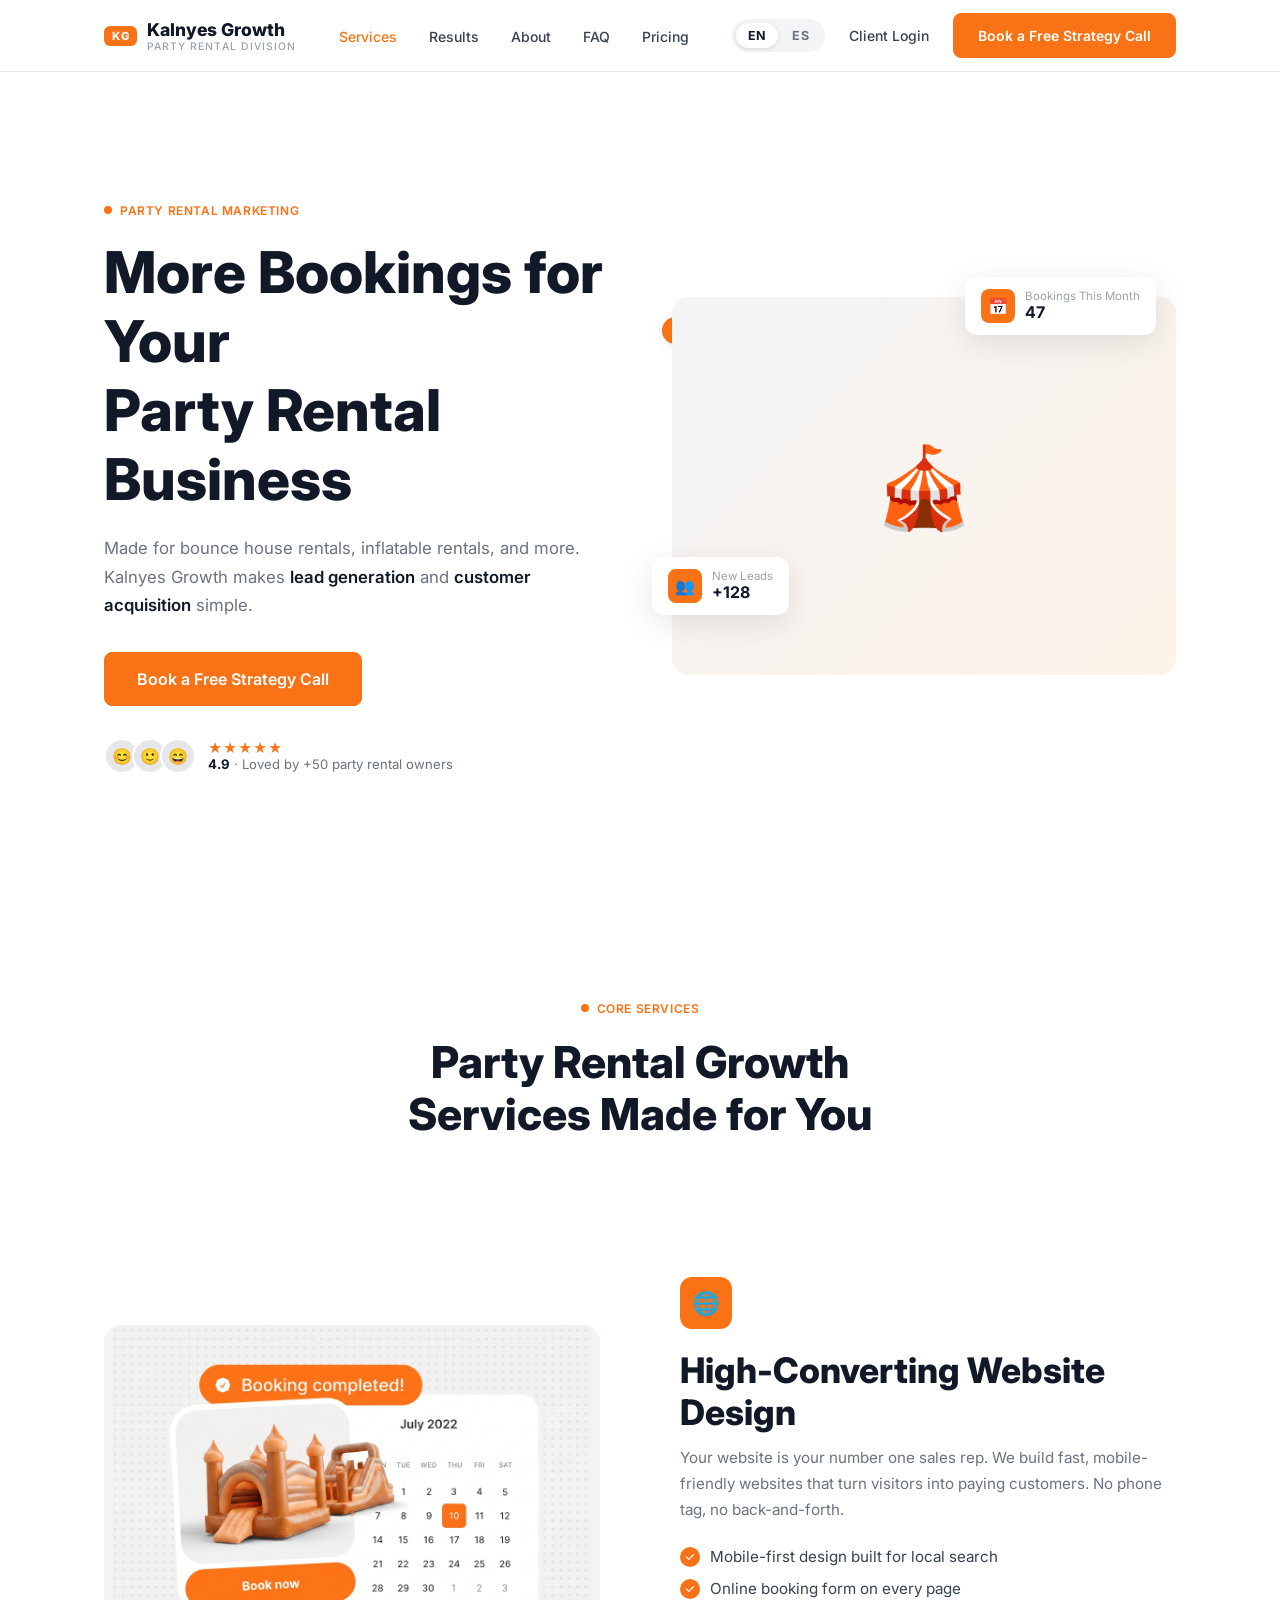
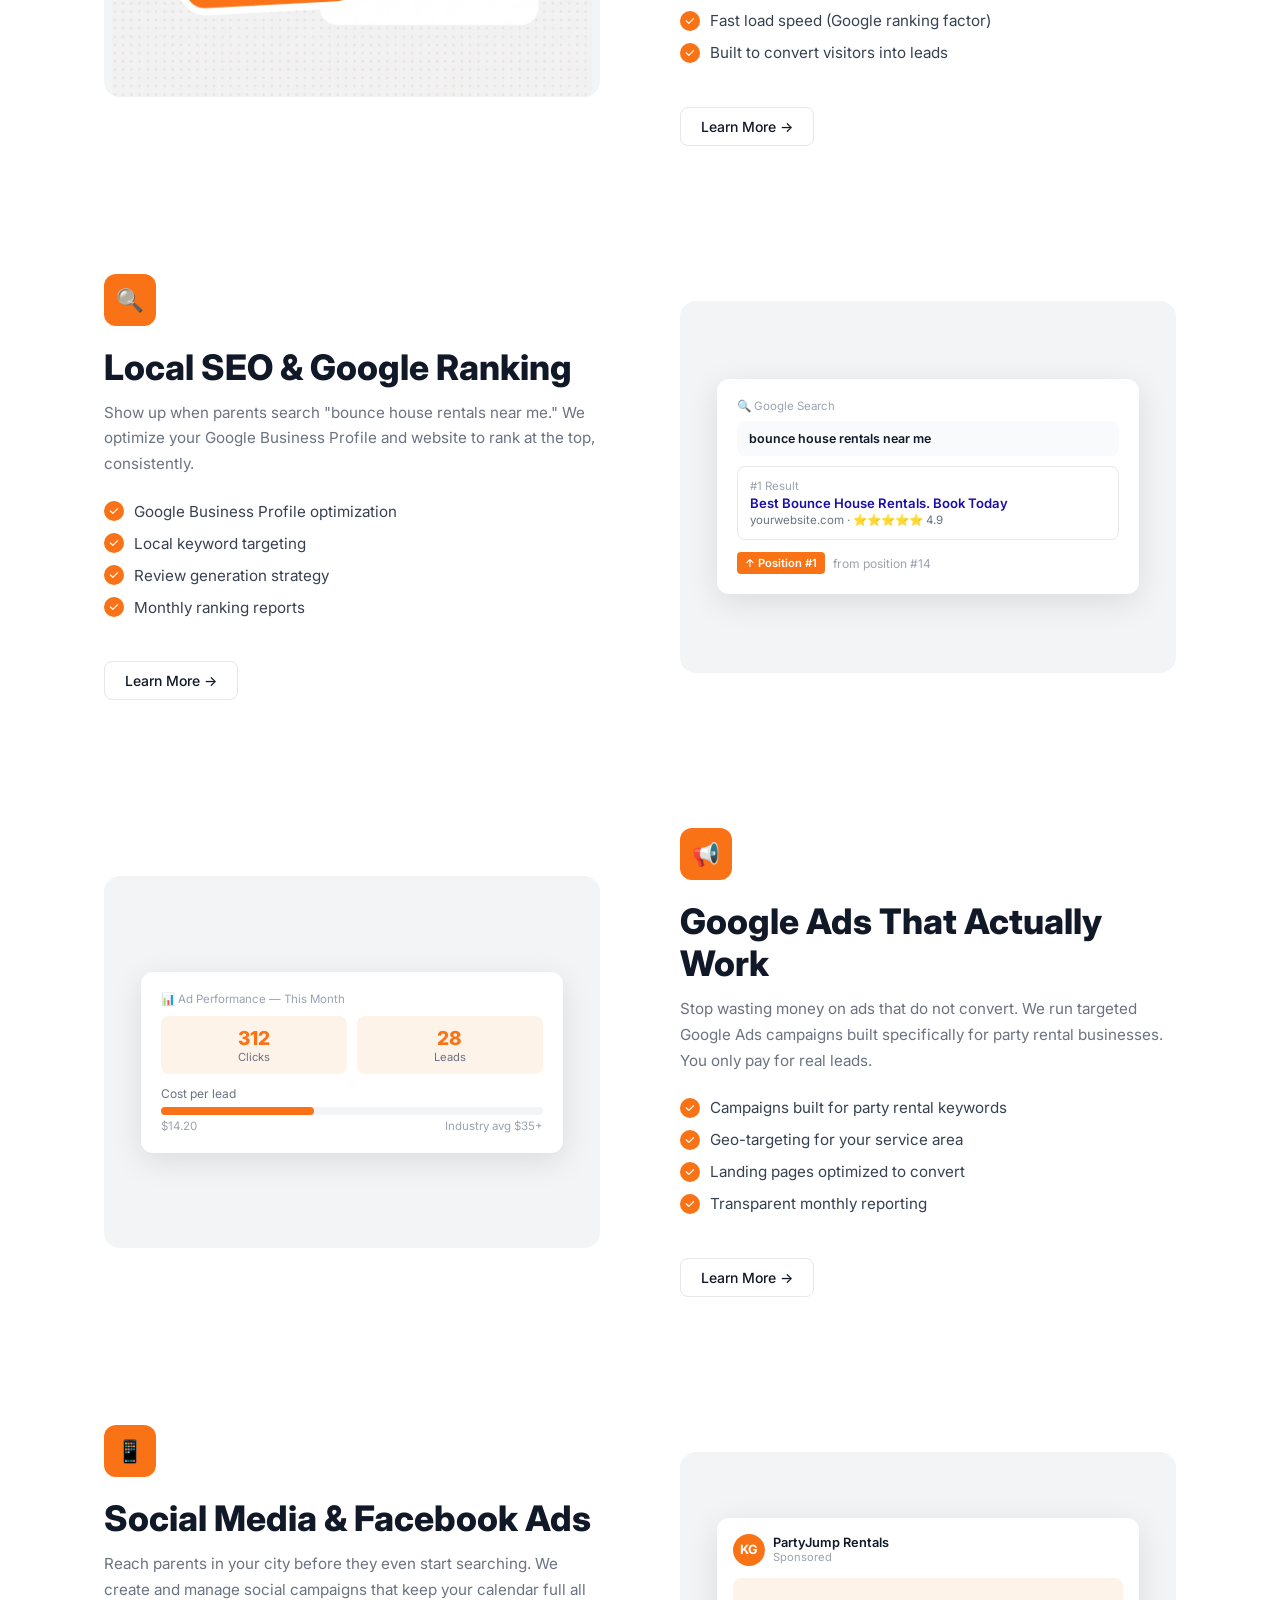
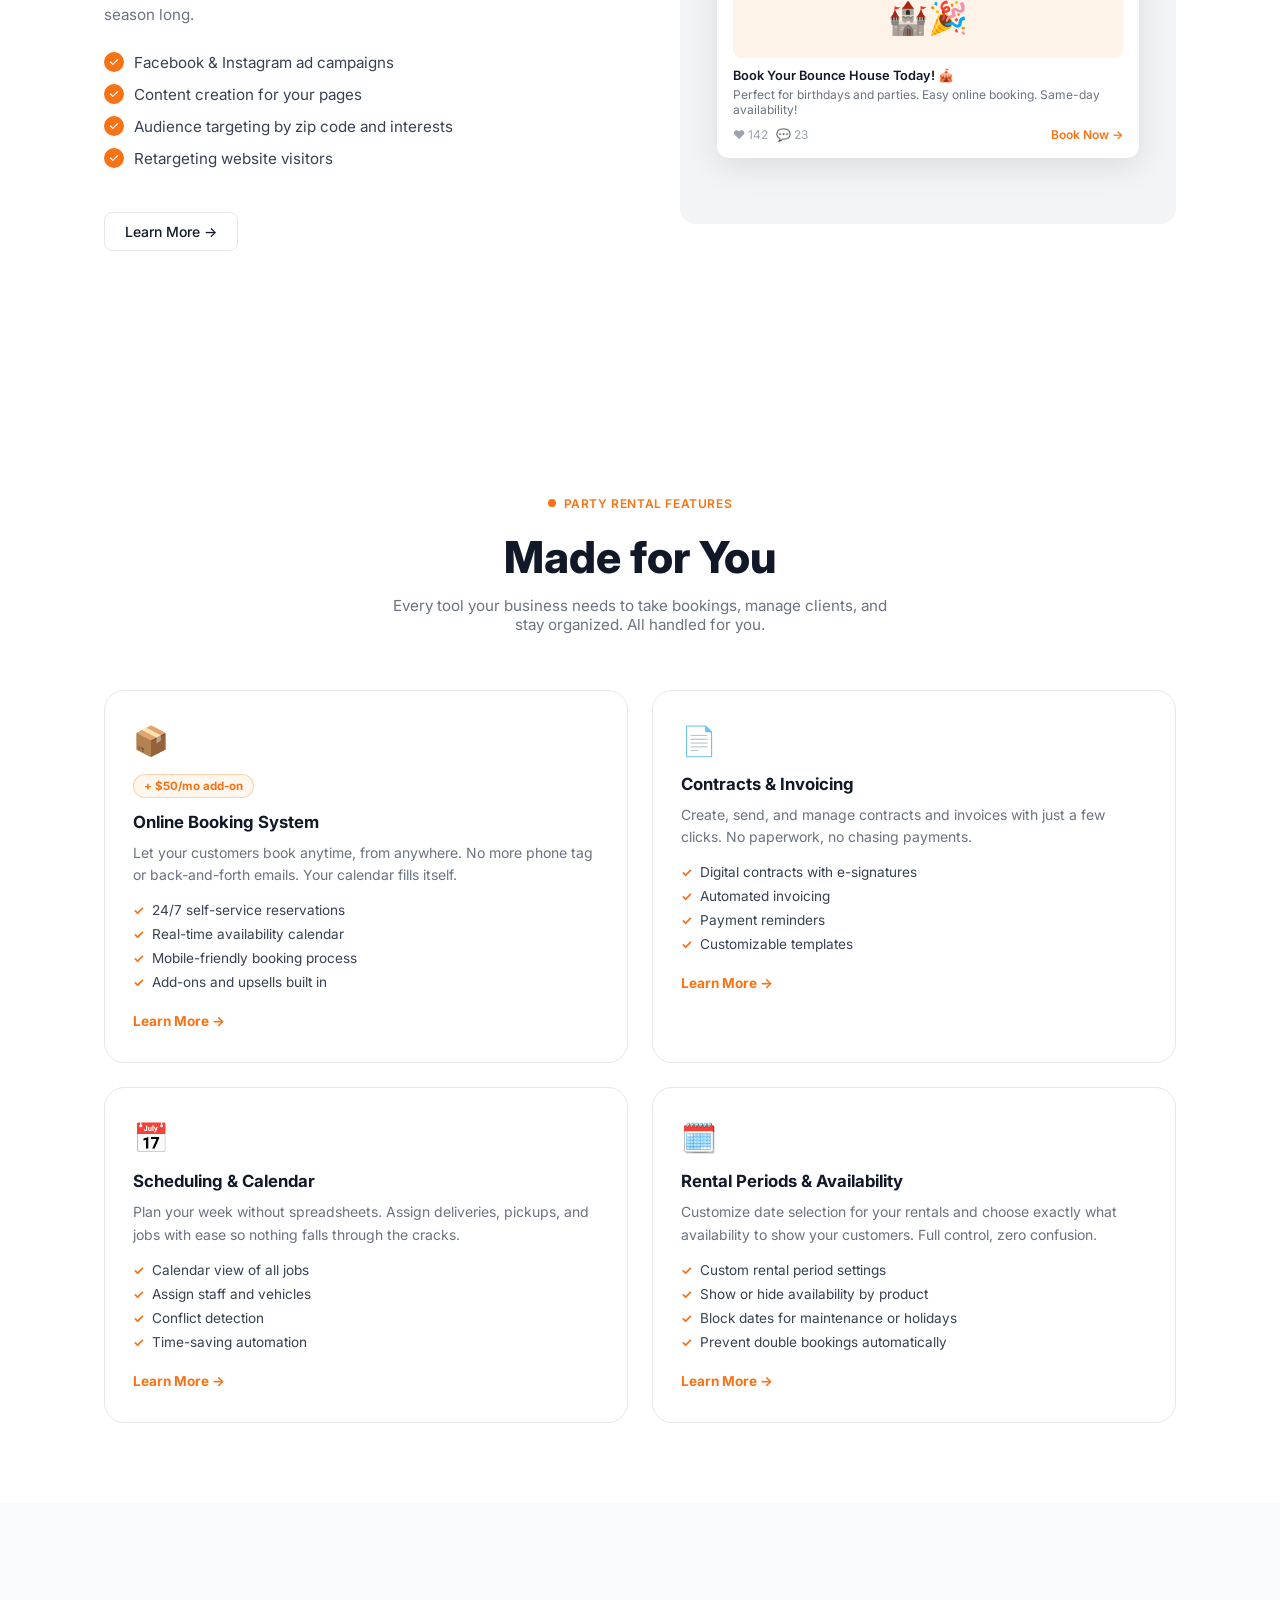
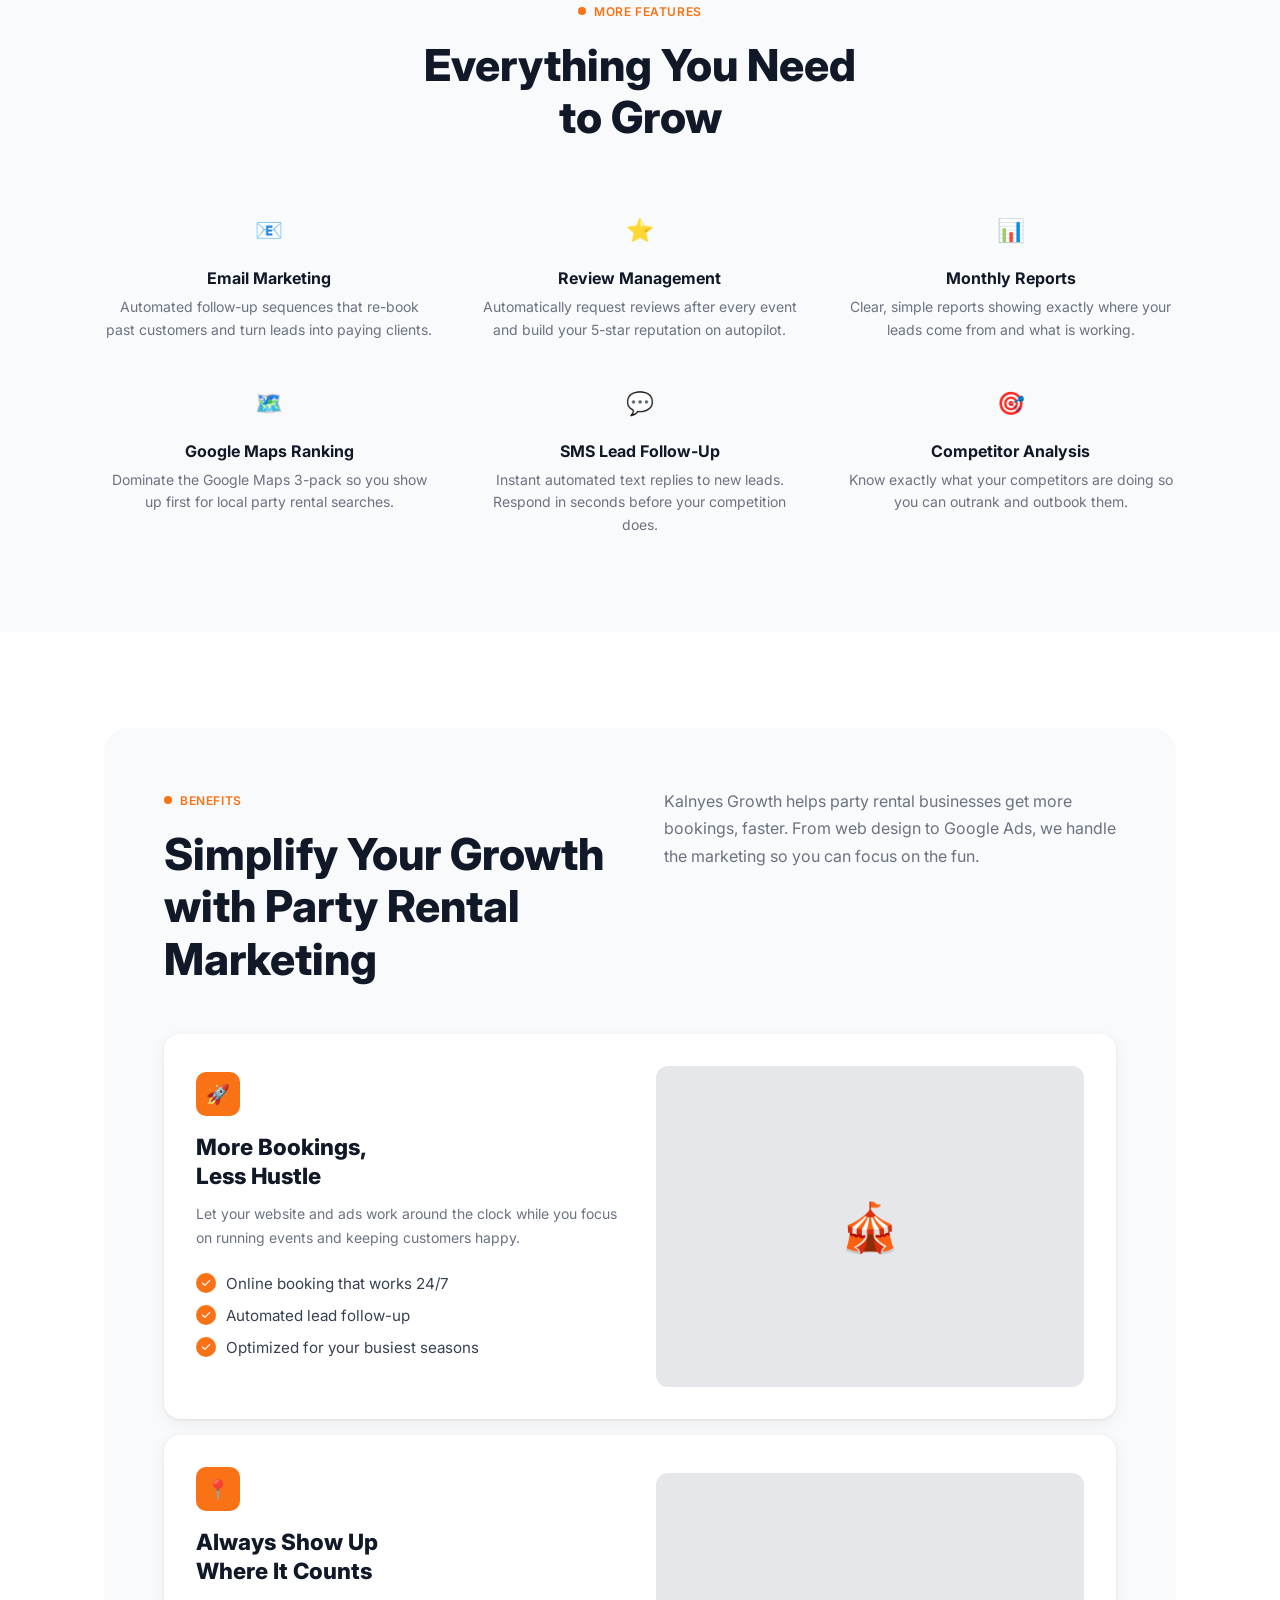
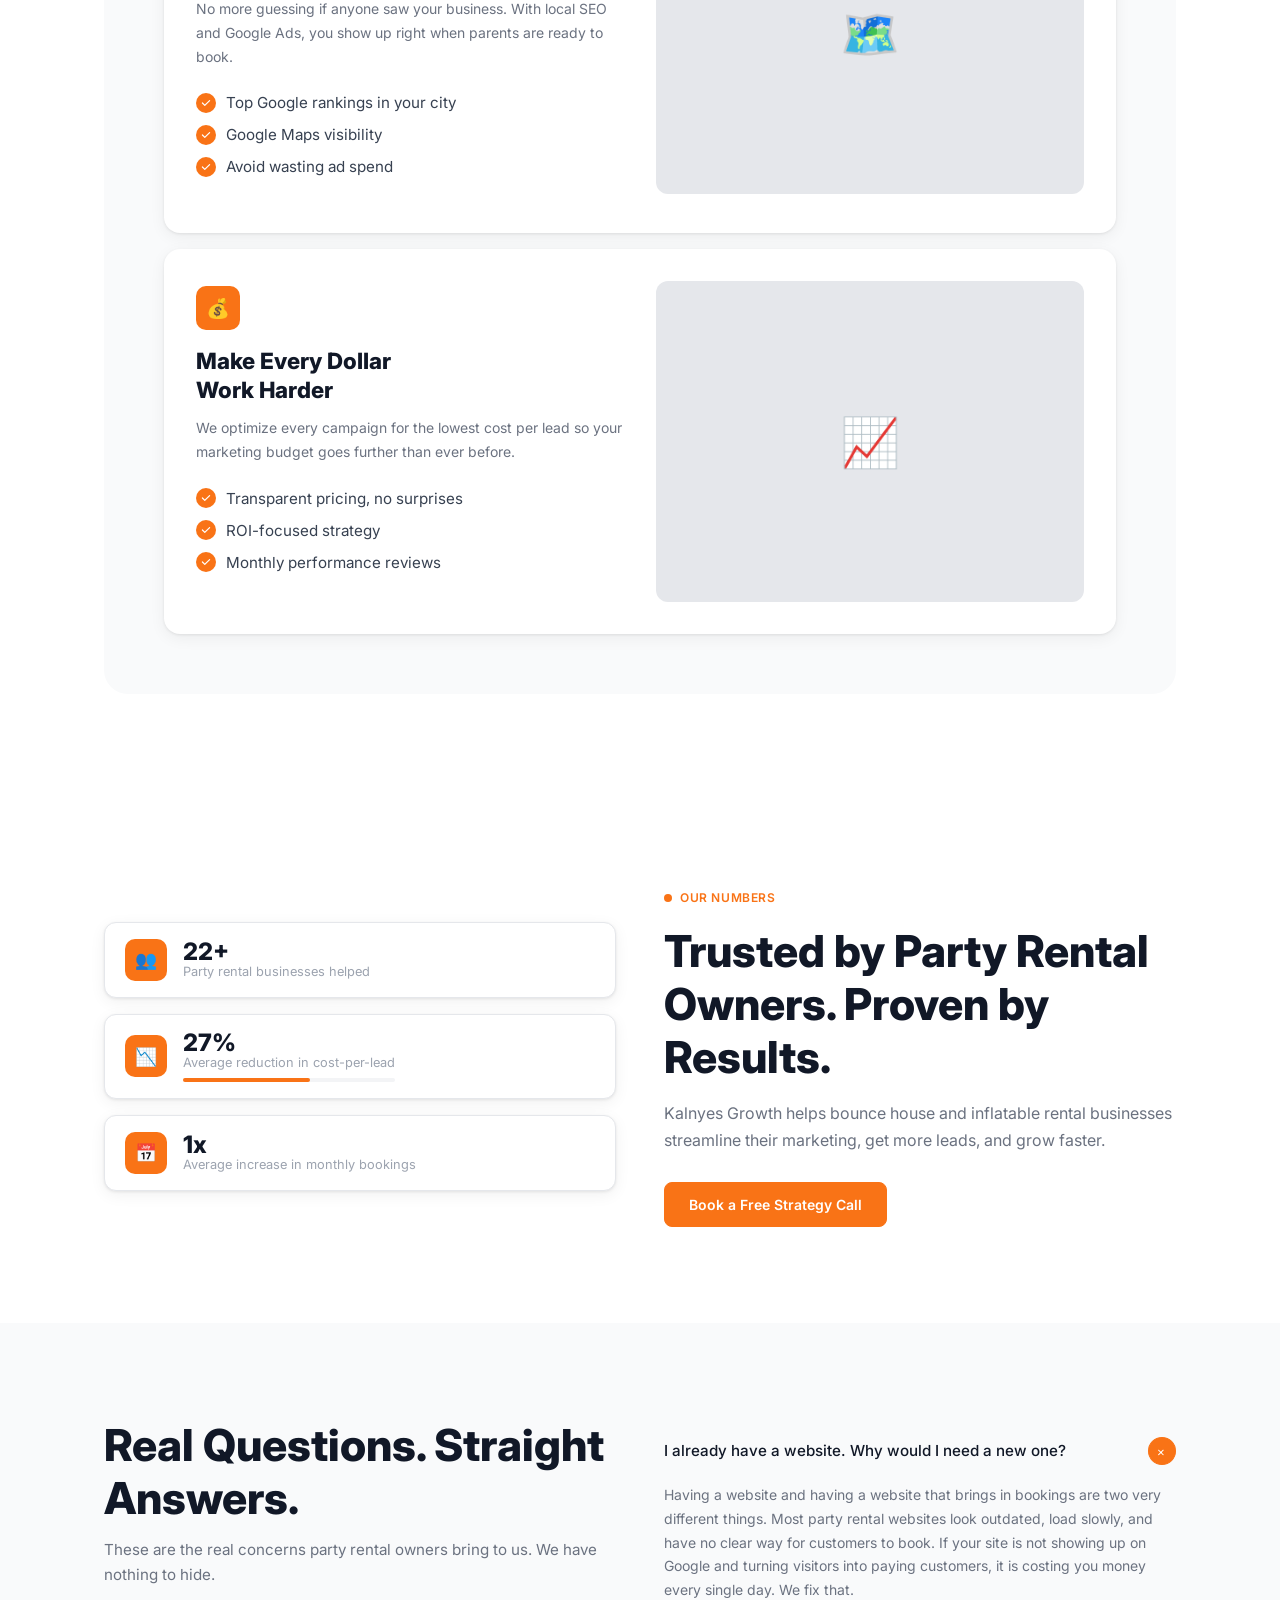
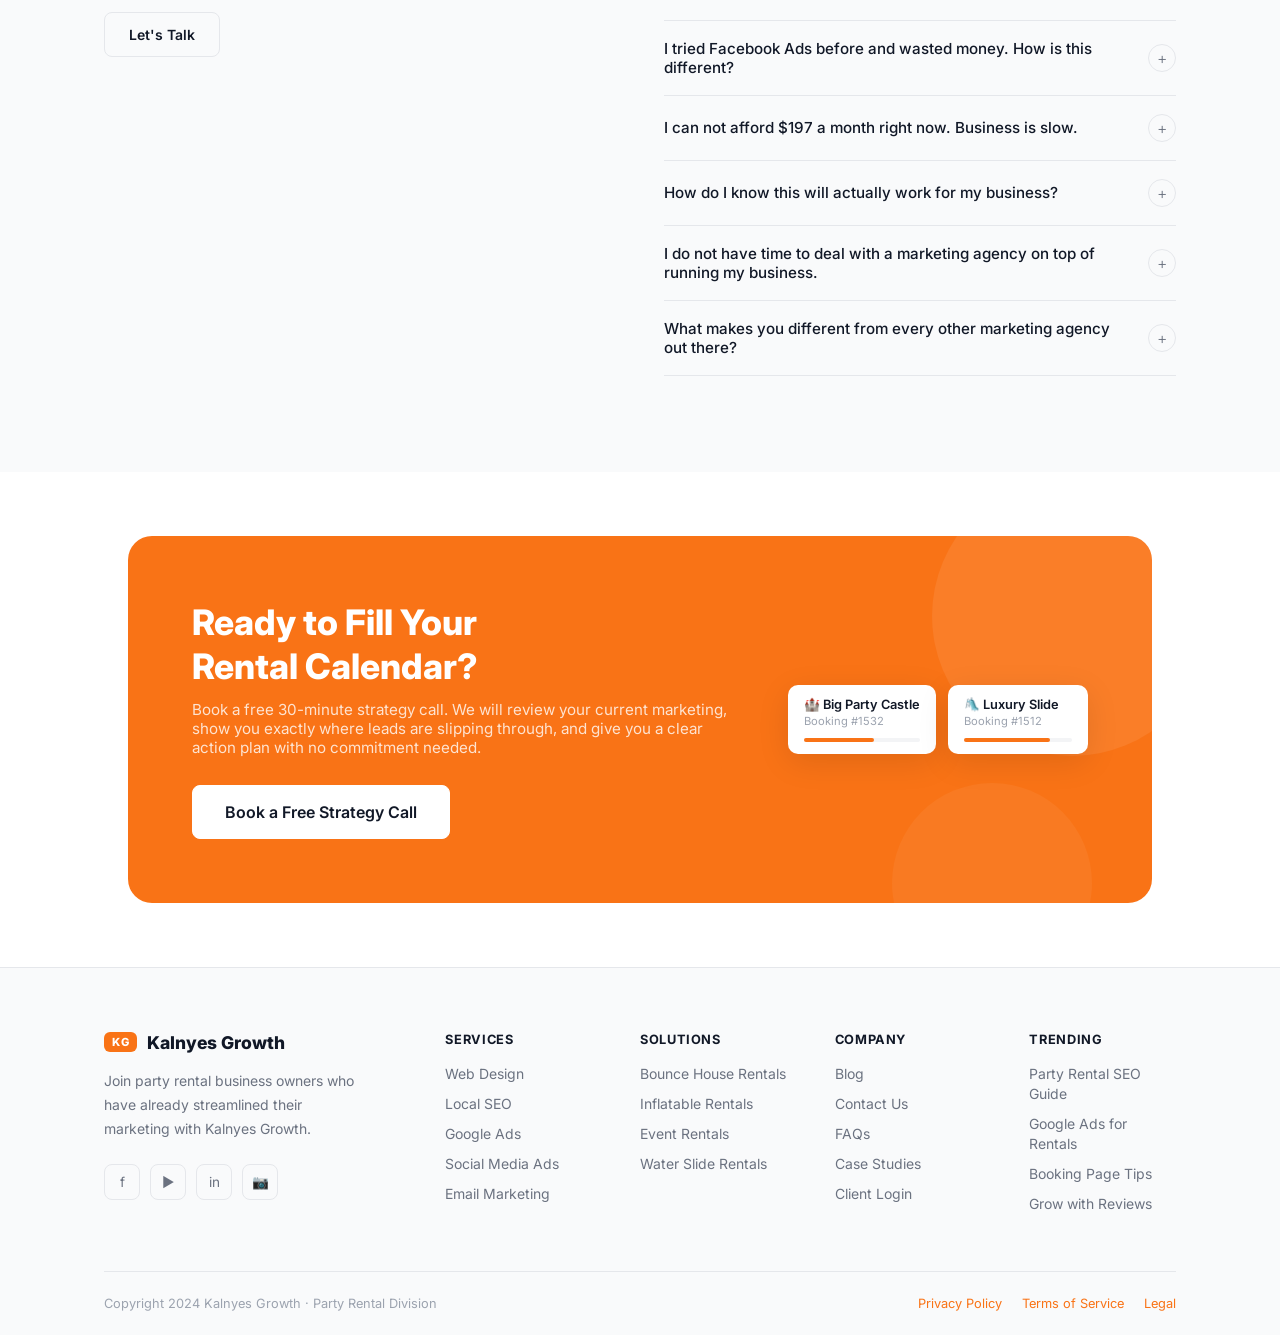
==== commit 3cae439b: "Add files via upload" ====
--- a/index.html
+++ b/index.html
@@ -5,7 +5,689 @@
   <meta name="viewport" content="width=device-width, initial-scale=1.0" />
   <title>Party Rental Marketing | Kalnyes Growth</title>
   <meta name="description" content="Kalnyes Growth helps party rental businesses get more bookings with proven web design, SEO, and Google Ads strategies." />
-  <link rel="stylesheet" href="css/styles.css" />
+  <link rel="preconnect" href="https://fonts.googleapis.com" />
+  <link rel="preconnect" href="https://fonts.gstatic.com" crossorigin />
+  <link href="https://fonts.googleapis.com/css2?family=Inter:wght@300;400;500;600;700;800;900&display=swap" rel="stylesheet" />
+  <style>
+
+:root {
+  --orange: #F97316;
+  --orange-dark: #EA6C0A;
+  --orange-light: #FFF7ED;
+  --orange-bg: #FEF3E8;
+  --dark: #111827;
+  --gray-900: #1F2937;
+  --gray-700: #374151;
+  --gray-500: #6B7280;
+  --gray-400: #9CA3AF;
+  --gray-200: #E5E7EB;
+  --gray-100: #F3F4F6;
+  --gray-50: #F9FAFB;
+  --white: #FFFFFF;
+  --radius: 16px;
+  --radius-sm: 8px;
+  --nav-h: 72px;
+  --shadow: 0 1px 3px rgba(0,0,0,0.08), 0 4px 16px rgba(0,0,0,0.06);
+  --shadow-lg: 0 8px 32px rgba(0,0,0,0.10);
+}
+
+*, *::before, *::after { margin: 0; padding: 0; box-sizing: border-box; }
+html { scroll-behavior: smooth; }
+body { font-family: 'Inter', sans-serif; color: var(--dark); background: var(--white); -webkit-font-smoothing: antialiased; }
+a { text-decoration: none; color: inherit; }
+ul { list-style: none; }
+img { max-width: 100%; display: block; }
+
+/* ===== UTILS ===== */
+.container { max-width: 1120px; margin: 0 auto; padding: 0 24px; }
+.section { padding: 96px 0; }
+.section-sm { padding: 64px 0; }
+.tag {
+  display: inline-flex;
+  align-items: center;
+  gap: 8px;
+  font-size: 0.75rem;
+  font-weight: 600;
+  letter-spacing: 0.05em;
+  text-transform: uppercase;
+  color: var(--orange);
+  margin-bottom: 20px;
+}
+.tag::before {
+  content: '';
+  width: 8px; height: 8px;
+  background: var(--orange);
+  border-radius: 50%;
+  flex-shrink: 0;
+}
+.section-heading {
+  font-size: clamp(2rem, 4vw, 2.75rem);
+  font-weight: 800;
+  line-height: 1.2;
+  color: var(--dark);
+  margin-bottom: 16px;
+}
+.section-sub {
+  font-size: 1rem;
+  color: var(--gray-500);
+  line-height: 1.7;
+  max-width: 520px;
+}
+.check-list { display: flex; flex-direction: column; gap: 12px; margin: 24px 0; }
+.check-list li {
+  display: flex;
+  align-items: center;
+  gap: 10px;
+  font-size: 0.95rem;
+  color: var(--gray-700);
+}
+.check-list li::before {
+  content: '';
+  width: 20px; height: 20px;
+  background: var(--orange) url("data:image/svg+xml,%3Csvg xmlns='http://www.w3.org/2000/svg' viewBox='0 0 20 20' fill='white'%3E%3Cpath fill-rule='evenodd' d='M16.707 5.293a1 1 0 010 1.414l-8 8a1 1 0 01-1.414 0l-4-4a1 1 0 011.414-1.414L8 12.586l7.293-7.293a1 1 0 011.414 0z' clip-rule='evenodd'/%3E%3C/svg%3E") center/12px no-repeat;
+  border-radius: 50%;
+  flex-shrink: 0;
+}
+
+/* Buttons */
+.btn {
+  display: inline-flex;
+  align-items: center;
+  gap: 8px;
+  padding: 13px 24px;
+  font-family: 'Inter', sans-serif;
+  font-size: 0.875rem;
+  font-weight: 600;
+  border-radius: var(--radius-sm);
+  cursor: pointer;
+  transition: all 0.2s ease;
+  border: 1.5px solid transparent;
+  white-space: nowrap;
+}
+.btn-orange {
+  background: var(--orange);
+  color: var(--white);
+  border-color: var(--orange);
+}
+.btn-orange:hover { background: var(--orange-dark); border-color: var(--orange-dark); transform: translateY(-1px); box-shadow: 0 4px 12px rgba(249,115,22,0.35); }
+.btn-outline {
+  background: transparent;
+  color: var(--dark);
+  border-color: var(--gray-200);
+}
+.btn-outline:hover { border-color: var(--gray-400); background: var(--gray-50); }
+.btn-white {
+  background: var(--white);
+  color: var(--dark);
+  border-color: var(--white);
+}
+.btn-white:hover { background: var(--gray-100); }
+.btn-lg { padding: 16px 32px; font-size: 1rem; }
+
+/* ===== NAVBAR ===== */
+.navbar {
+  position: fixed;
+  top: 0; left: 0; right: 0;
+  z-index: 100;
+  height: var(--nav-h);
+  background: rgba(255,255,255,0.95);
+  backdrop-filter: blur(12px);
+  border-bottom: 1px solid var(--gray-200);
+  transition: box-shadow 0.2s;
+}
+.navbar.scrolled { box-shadow: var(--shadow); }
+.nav-inner {
+  display: flex;
+  align-items: center;
+  justify-content: space-between;
+  height: 100%;
+  max-width: 1120px;
+  margin: 0 auto;
+  padding: 0 24px;
+}
+.nav-logo {
+  display: flex;
+  align-items: center;
+  gap: 10px;
+  font-weight: 800;
+  font-size: 1.1rem;
+  color: var(--dark);
+}
+.nav-logo-badge {
+  background: var(--orange);
+  color: var(--white);
+  font-size: 0.7rem;
+  font-weight: 800;
+  padding: 3px 8px;
+  border-radius: 6px;
+  letter-spacing: 0.05em;
+}
+.nav-logo-text { color: var(--dark); }
+.nav-logo-sub { font-size: 0.65rem; font-weight: 500; color: var(--gray-400); letter-spacing: 0.1em; text-transform: uppercase; display: block; line-height: 1; margin-top: 2px; }
+.nav-links {
+  display: flex;
+  align-items: center;
+  gap: 4px;
+}
+.nav-links a {
+  padding: 8px 14px;
+  font-size: 0.875rem;
+  font-weight: 500;
+  color: var(--gray-700);
+  border-radius: var(--radius-sm);
+  transition: all 0.15s;
+}
+.nav-links a:hover { color: var(--dark); background: var(--gray-100); }
+.nav-links a.active { color: var(--orange); }
+.nav-actions { display: flex; align-items: center; gap: 10px; }
+.nav-login { font-size: 0.875rem; font-weight: 500; color: var(--gray-700); padding: 8px 14px; }
+.nav-login:hover { color: var(--dark); }
+
+/* Mobile */
+.nav-hamburger { display: none; flex-direction: column; gap: 4px; cursor: pointer; padding: 8px; }
+.nav-hamburger span { width: 22px; height: 2px; background: var(--dark); border-radius: 2px; transition: all 0.3s; }
+.mobile-menu {
+  display: none;
+  position: fixed;
+  top: var(--nav-h); left: 0; right: 0;
+  background: var(--white);
+  border-bottom: 1px solid var(--gray-200);
+  padding: 16px 24px 24px;
+  flex-direction: column;
+  gap: 4px;
+  z-index: 99;
+  box-shadow: var(--shadow-lg);
+}
+.mobile-menu.open { display: flex; }
+.mobile-menu a { padding: 12px 16px; font-size: 0.95rem; font-weight: 500; color: var(--gray-700); border-radius: var(--radius-sm); }
+.mobile-menu a:hover { background: var(--gray-100); color: var(--dark); }
+.mobile-menu .btn { margin-top: 8px; justify-content: center; }
+
+/* ===== HERO ===== */
+.hero {
+  padding-top: var(--nav-h);
+  min-height: 100vh;
+  display: flex;
+  align-items: center;
+  background: var(--white);
+  overflow: hidden;
+  position: relative;
+}
+.hero-grid {
+  display: grid;
+  grid-template-columns: 1fr 1fr;
+  gap: 64px;
+  align-items: center;
+  padding: 80px 0;
+}
+.hero-left { position: relative; z-index: 1; }
+.hero-stars {
+  display: flex;
+  align-items: center;
+  gap: 12px;
+  margin-top: 32px;
+}
+.hero-avatars {
+  display: flex;
+}
+.hero-avatar {
+  width: 36px; height: 36px;
+  border-radius: 50%;
+  border: 2px solid var(--white);
+  background: var(--gray-200);
+  display: flex;
+  align-items: center;
+  justify-content: center;
+  font-size: 1rem;
+  margin-left: -8px;
+  overflow: hidden;
+}
+.hero-avatar:first-child { margin-left: 0; }
+.stars-text { font-size: 0.82rem; color: var(--gray-500); }
+.stars-text strong { color: var(--dark); }
+.star-icons { color: var(--orange); font-size: 0.85rem; letter-spacing: 1px; }
+
+.hero-right {
+  position: relative;
+  display: flex;
+  justify-content: center;
+  align-items: center;
+}
+.hero-mockup {
+  width: 100%;
+  max-width: 520px;
+  position: relative;
+}
+.hero-img-placeholder {
+  width: 100%;
+  aspect-ratio: 4/3;
+  background: linear-gradient(135deg, var(--gray-100) 0%, var(--orange-bg) 100%);
+  border-radius: var(--radius);
+  display: flex;
+  align-items: center;
+  justify-content: center;
+  font-size: 5rem;
+  position: relative;
+  overflow: hidden;
+}
+/* Floating stat cards */
+.stat-card {
+  position: absolute;
+  background: var(--white);
+  border-radius: 12px;
+  box-shadow: var(--shadow-lg);
+  padding: 12px 16px;
+  display: flex;
+  align-items: center;
+  gap: 10px;
+  font-size: 0.8rem;
+  white-space: nowrap;
+}
+.stat-card-icon {
+  width: 34px; height: 34px;
+  background: var(--orange);
+  border-radius: 8px;
+  display: flex;
+  align-items: center;
+  justify-content: center;
+  font-size: 1rem;
+  color: white;
+  flex-shrink: 0;
+}
+.stat-card-label { color: var(--gray-400); font-size: 0.72rem; }
+.stat-card-value { font-weight: 700; color: var(--dark); font-size: 1rem; line-height: 1.2; }
+.stat-card.card-top { top: -20px; right: 20px; }
+.stat-card.card-mid { bottom: 60px; left: -20px; }
+.stat-pill {
+  position: absolute;
+  top: 20px;
+  left: -10px;
+  background: var(--orange);
+  color: var(--white);
+  border-radius: 20px;
+  padding: 6px 14px;
+  font-size: 0.75rem;
+  font-weight: 600;
+  display: flex;
+  align-items: center;
+  gap: 6px;
+  box-shadow: var(--shadow);
+}
+.stat-pill::before { content: '●'; font-size: 0.5rem; }
+
+/* ===== FEATURE SECTIONS (alternating) ===== */
+.feature-section { padding: 64px 0; }
+.feature-row {
+  display: grid;
+  grid-template-columns: 1fr 1fr;
+  gap: 80px;
+  align-items: center;
+}
+.feature-row.reverse { direction: rtl; }
+.feature-row.reverse > * { direction: ltr; }
+.feature-icon {
+  width: 52px; height: 52px;
+  background: var(--orange);
+  border-radius: 12px;
+  display: flex;
+  align-items: center;
+  justify-content: center;
+  font-size: 1.4rem;
+  margin-bottom: 20px;
+}
+.feature-title { font-size: clamp(1.6rem, 3vw, 2.2rem); font-weight: 800; margin-bottom: 12px; }
+.feature-desc { font-size: 0.95rem; color: var(--gray-500); line-height: 1.7; margin-bottom: 8px; }
+.learn-more-btn {
+  display: inline-flex;
+  align-items: center;
+  gap: 6px;
+  margin-top: 20px;
+  padding: 10px 20px;
+  border: 1.5px solid var(--gray-200);
+  border-radius: var(--radius-sm);
+  font-size: 0.875rem;
+  font-weight: 500;
+  color: var(--dark);
+  transition: all 0.2s;
+}
+.learn-more-btn:hover { border-color: var(--orange); color: var(--orange); }
+.feature-visual {
+  background: var(--gray-100);
+  border-radius: var(--radius);
+  aspect-ratio: 4/3;
+  display: flex;
+  align-items: center;
+  justify-content: center;
+  font-size: 4rem;
+  overflow: hidden;
+  position: relative;
+}
+/* Mock UI inside feature visual */
+.mock-card {
+  background: var(--white);
+  border-radius: 12px;
+  box-shadow: var(--shadow-lg);
+  padding: 20px;
+  width: 85%;
+  position: absolute;
+}
+.mock-invoice { font-size: 0.8rem; }
+.mock-invoice .inv-number { font-weight: 700; font-size: 0.95rem; margin-bottom: 6px; }
+.mock-invoice .inv-badge { display: inline-block; background: #DCFCE7; color: #16A34A; font-size: 0.65rem; font-weight: 600; padding: 2px 8px; border-radius: 20px; margin-bottom: 12px; }
+.mock-invoice .inv-line { display: flex; justify-content: space-between; padding: 6px 0; border-bottom: 1px solid var(--gray-100); font-size: 0.8rem; color: var(--gray-500); }
+.mock-invoice .inv-sig { margin-top: 16px; padding-top: 12px; border-top: 1px dashed var(--gray-200); font-size: 0.75rem; color: var(--gray-400); }
+.mock-cal { font-size: 0.75rem; }
+.mock-cal-header { display: flex; justify-content: space-between; align-items: center; margin-bottom: 10px; font-weight: 600; font-size: 0.85rem; }
+.mock-cal-grid { display: grid; grid-template-columns: repeat(7, 1fr); gap: 4px; text-align: center; }
+.mock-cal-day { padding: 5px; border-radius: 6px; font-size: 0.72rem; color: var(--gray-400); }
+.mock-cal-day.active { background: var(--orange); color: white; font-weight: 600; border-radius: 6px; }
+.mock-cal-day.booked { background: var(--orange-bg); color: var(--orange); font-weight: 500; }
+
+/* ===== MORE FEATURES GRID ===== */
+.more-features-grid {
+  display: grid;
+  grid-template-columns: repeat(3, 1fr);
+  gap: 40px;
+  margin-top: 64px;
+}
+.more-feature-item { text-align: center; }
+.more-feature-icon {
+  width: 44px; height: 44px;
+  margin: 0 auto 16px;
+  display: flex;
+  align-items: center;
+  justify-content: center;
+  font-size: 1.4rem;
+}
+.more-feature-item h4 { font-size: 1rem; font-weight: 700; margin-bottom: 8px; }
+.more-feature-item p { font-size: 0.875rem; color: var(--gray-500); line-height: 1.6; }
+
+/* ===== BENEFITS ===== */
+.benefits-wrap {
+  background: var(--gray-50);
+  border-radius: 24px;
+  padding: 60px;
+}
+.benefits-intro {
+  display: grid;
+  grid-template-columns: 1fr 1fr;
+  gap: 48px;
+  margin-bottom: 48px;
+  align-items: start;
+}
+.benefits-intro .section-heading { margin-bottom: 0; }
+.benefit-card {
+  background: var(--white);
+  border-radius: var(--radius);
+  padding: 32px;
+  box-shadow: var(--shadow);
+  display: grid;
+  grid-template-columns: 1fr 1fr;
+  gap: 32px;
+  align-items: center;
+  margin-bottom: 16px;
+}
+.benefit-card:last-child { margin-bottom: 0; }
+.benefit-icon {
+  width: 44px; height: 44px;
+  background: var(--orange);
+  border-radius: 10px;
+  display: flex; align-items: center; justify-content: center;
+  font-size: 1.2rem;
+  margin-bottom: 16px;
+}
+.benefit-card h3 { font-size: 1.4rem; font-weight: 800; line-height: 1.3; margin-bottom: 12px; }
+.benefit-card p { font-size: 0.875rem; color: var(--gray-500); line-height: 1.7; margin-bottom: 12px; }
+.benefit-img {
+  border-radius: 12px;
+  overflow: hidden;
+  aspect-ratio: 4/3;
+  background: var(--gray-200);
+  display: flex;
+  align-items: center;
+  justify-content: center;
+  font-size: 3rem;
+}
+
+/* ===== STATS ===== */
+.stats-grid {
+  display: grid;
+  grid-template-columns: 1fr 1fr;
+  gap: 48px;
+  align-items: center;
+}
+.stat-items { display: flex; flex-direction: column; gap: 16px; }
+.stat-item {
+  display: flex;
+  align-items: center;
+  gap: 16px;
+  background: var(--white);
+  border: 1px solid var(--gray-200);
+  border-radius: 12px;
+  padding: 16px 20px;
+  box-shadow: var(--shadow);
+}
+.stat-item-icon {
+  width: 42px; height: 42px;
+  background: var(--orange);
+  border-radius: 10px;
+  display: flex; align-items: center; justify-content: center;
+  font-size: 1.1rem;
+  flex-shrink: 0;
+}
+.stat-item-value { font-size: 1.5rem; font-weight: 800; line-height: 1; }
+.stat-item-label { font-size: 0.8rem; color: var(--gray-400); }
+.stat-bar { height: 4px; background: var(--gray-100); border-radius: 2px; margin-top: 8px; width: 100%; }
+.stat-bar-fill { height: 100%; background: var(--orange); border-radius: 2px; }
+.stats-text .section-heading { margin-bottom: 16px; }
+
+/* ===== FAQ ===== */
+.faq-grid {
+  display: grid;
+  grid-template-columns: 1fr 1fr;
+  gap: 48px;
+  align-items: start;
+}
+.faq-left .section-heading { margin-bottom: 12px; }
+.faq-left p { font-size: 0.95rem; color: var(--gray-500); line-height: 1.7; margin-bottom: 24px; }
+.faq-items { display: flex; flex-direction: column; gap: 0; }
+.faq-item {
+  border-bottom: 1px solid var(--gray-200);
+}
+.faq-question {
+  display: flex;
+  justify-content: space-between;
+  align-items: center;
+  padding: 18px 0;
+  cursor: pointer;
+  font-size: 0.95rem;
+  font-weight: 500;
+  color: var(--dark);
+  gap: 16px;
+  user-select: none;
+}
+.faq-question:hover { color: var(--orange); }
+.faq-toggle {
+  width: 28px; height: 28px;
+  border: 1.5px solid var(--gray-200);
+  border-radius: 50%;
+  display: flex; align-items: center; justify-content: center;
+  font-size: 1rem;
+  font-weight: 300;
+  flex-shrink: 0;
+  transition: all 0.2s;
+  color: var(--gray-500);
+}
+.faq-item.open .faq-toggle { background: var(--orange); border-color: var(--orange); color: white; transform: rotate(45deg); }
+.faq-answer {
+  font-size: 0.875rem;
+  color: var(--gray-500);
+  line-height: 1.7;
+  padding-bottom: 18px;
+  display: none;
+}
+.faq-item.open .faq-answer { display: block; }
+
+/* ===== CTA BANNER ===== */
+.cta-banner {
+  background: var(--orange);
+  border-radius: 24px;
+  padding: 64px;
+  margin: 0 24px;
+  display: grid;
+  grid-template-columns: 1fr auto;
+  gap: 40px;
+  align-items: center;
+  position: relative;
+  overflow: hidden;
+}
+.cta-banner::before {
+  content: '';
+  position: absolute;
+  right: -60px; top: -60px;
+  width: 280px; height: 280px;
+  background: rgba(255,255,255,0.08);
+  border-radius: 50%;
+}
+.cta-banner::after {
+  content: '';
+  position: absolute;
+  right: 60px; bottom: -80px;
+  width: 200px; height: 200px;
+  background: rgba(255,255,255,0.05);
+  border-radius: 50%;
+}
+.cta-mock-preview {
+  display: flex;
+  gap: 12px;
+  position: relative;
+  z-index: 1;
+}
+.cta-mock-card {
+  background: var(--white);
+  border-radius: 10px;
+  padding: 12px 16px;
+  min-width: 140px;
+  box-shadow: var(--shadow-lg);
+}
+.cta-mock-card .prod-name { font-size: 0.8rem; font-weight: 600; margin-bottom: 2px; }
+.cta-mock-card .prod-id { font-size: 0.7rem; color: var(--gray-400); }
+.cta-mock-card .prod-bar { height: 4px; background: var(--gray-100); border-radius: 2px; margin-top: 10px; }
+.cta-mock-card .prod-bar-fill { height: 100%; background: var(--orange); border-radius: 2px; width: 60%; }
+.cta-banner-text { position: relative; z-index: 1; }
+.cta-banner-text h2 { font-size: clamp(1.6rem, 3vw, 2.2rem); font-weight: 800; color: var(--white); margin-bottom: 12px; line-height: 1.25; }
+.cta-banner-text p { font-size: 0.95rem; color: rgba(255,255,255,0.8); margin-bottom: 28px; }
+.cta-banner-actions { display: flex; gap: 12px; flex-wrap: wrap; position: relative; z-index: 1; }
+
+/* ===== FOOTER ===== */
+.footer {
+  background: var(--gray-50);
+  border-top: 1px solid var(--gray-200);
+  padding: 64px 0 0;
+}
+.footer-grid {
+  display: grid;
+  grid-template-columns: 2fr 1fr 1fr 1fr 1fr;
+  gap: 48px;
+  padding-bottom: 48px;
+  border-bottom: 1px solid var(--gray-200);
+}
+.footer-brand p { font-size: 0.875rem; color: var(--gray-500); line-height: 1.7; margin: 16px 0 24px; max-width: 260px; }
+.footer-social { display: flex; gap: 10px; }
+.social-btn {
+  width: 36px; height: 36px;
+  border: 1px solid var(--gray-200);
+  border-radius: 8px;
+  display: flex; align-items: center; justify-content: center;
+  font-size: 0.85rem;
+  color: var(--gray-500);
+  transition: all 0.2s;
+}
+.social-btn:hover { border-color: var(--orange); color: var(--orange); background: var(--orange-light); }
+.footer-col h4 { font-size: 0.8rem; font-weight: 700; color: var(--dark); margin-bottom: 16px; text-transform: uppercase; letter-spacing: 0.05em; }
+.footer-col ul li { margin-bottom: 10px; }
+.footer-col ul li a { font-size: 0.875rem; color: var(--gray-500); transition: color 0.15s; }
+.footer-col ul li a:hover { color: var(--orange); }
+.footer-bottom {
+  padding: 24px 0;
+  display: flex;
+  justify-content: space-between;
+  align-items: center;
+  flex-wrap: wrap;
+  gap: 12px;
+  font-size: 0.8rem;
+  color: var(--gray-400);
+}
+.footer-bottom a { color: var(--orange); }
+.footer-bottom-links { display: flex; gap: 20px; }
+
+/* ===== LANGUAGE TOGGLE ===== */
+.lang-toggle {
+  display: inline-flex;
+  align-items: center;
+  gap: 2px;
+  background: var(--gray-100);
+  border-radius: 100px;
+  padding: 4px;
+}
+.lang-btn {
+  padding: 5px 12px;
+  border-radius: 100px;
+  border: none;
+  background: transparent;
+  font-size: 0.78rem;
+  font-weight: 700;
+  color: var(--gray-500);
+  cursor: pointer;
+  transition: all 0.2s;
+  letter-spacing: 0.03em;
+  font-family: inherit;
+}
+.lang-btn.active {
+  background: var(--white);
+  color: var(--dark);
+  box-shadow: 0 1px 4px rgba(0,0,0,0.12);
+}
+.lang-btn:hover:not(.active) { color: var(--dark); }
+
+/* Lang toggle inside mobile menu */
+.mobile-menu .lang-toggle {
+  margin: 8px auto 4px;
+  width: fit-content;
+  padding: 5px;
+}
+.mobile-menu .lang-btn {
+  padding: 8px 22px;
+  font-size: 0.85rem;
+}
+
+/* ===== RESPONSIVE ===== */
+@media (max-width: 1024px) {
+  .benefits-intro { grid-template-columns: 1fr; gap: 24px; }
+  .footer-grid { grid-template-columns: 1fr 1fr 1fr; }
+  .cta-banner { grid-template-columns: 1fr; }
+  .cta-mock-preview { display: none; }
+}
+@media (max-width: 768px) {
+  .nav-links, .nav-actions { display: none; }
+  .nav-hamburger { display: flex; }
+  .hero-grid, .feature-row, .stats-grid, .faq-grid { grid-template-columns: 1fr; gap: 40px; }
+  .feature-row.reverse { direction: ltr; }
+  .section { padding: 64px 0; }
+  .benefits-wrap { padding: 32px 24px; }
+  .benefit-card { grid-template-columns: 1fr; gap: 24px; }
+  .more-features-grid { grid-template-columns: 1fr 1fr; }
+  .footer-grid { grid-template-columns: 1fr 1fr; }
+  .cta-banner { padding: 40px 32px; margin: 0 16px; }
+  .hero-right { display: none; }
+}
+@media (max-width: 480px) {
+  .more-features-grid { grid-template-columns: 1fr; }
+  .footer-grid { grid-template-columns: 1fr; }
+  .hero-grid { padding: 48px 0; }
+}
+
+</style>
   <style>
     /* Feature cards section */
     .features-section { padding: 80px 0; background: var(--white); }
@@ -162,7 +844,7 @@
     <div class="feature-section">
       <div class="feature-row">
         <div class="feature-visual">
-          <img src="images/booking-preview.png" alt="Bounce house booking preview" style="width:100%;max-width:480px;border-radius:16px;display:block;" />
+          <img src="[data-uri]